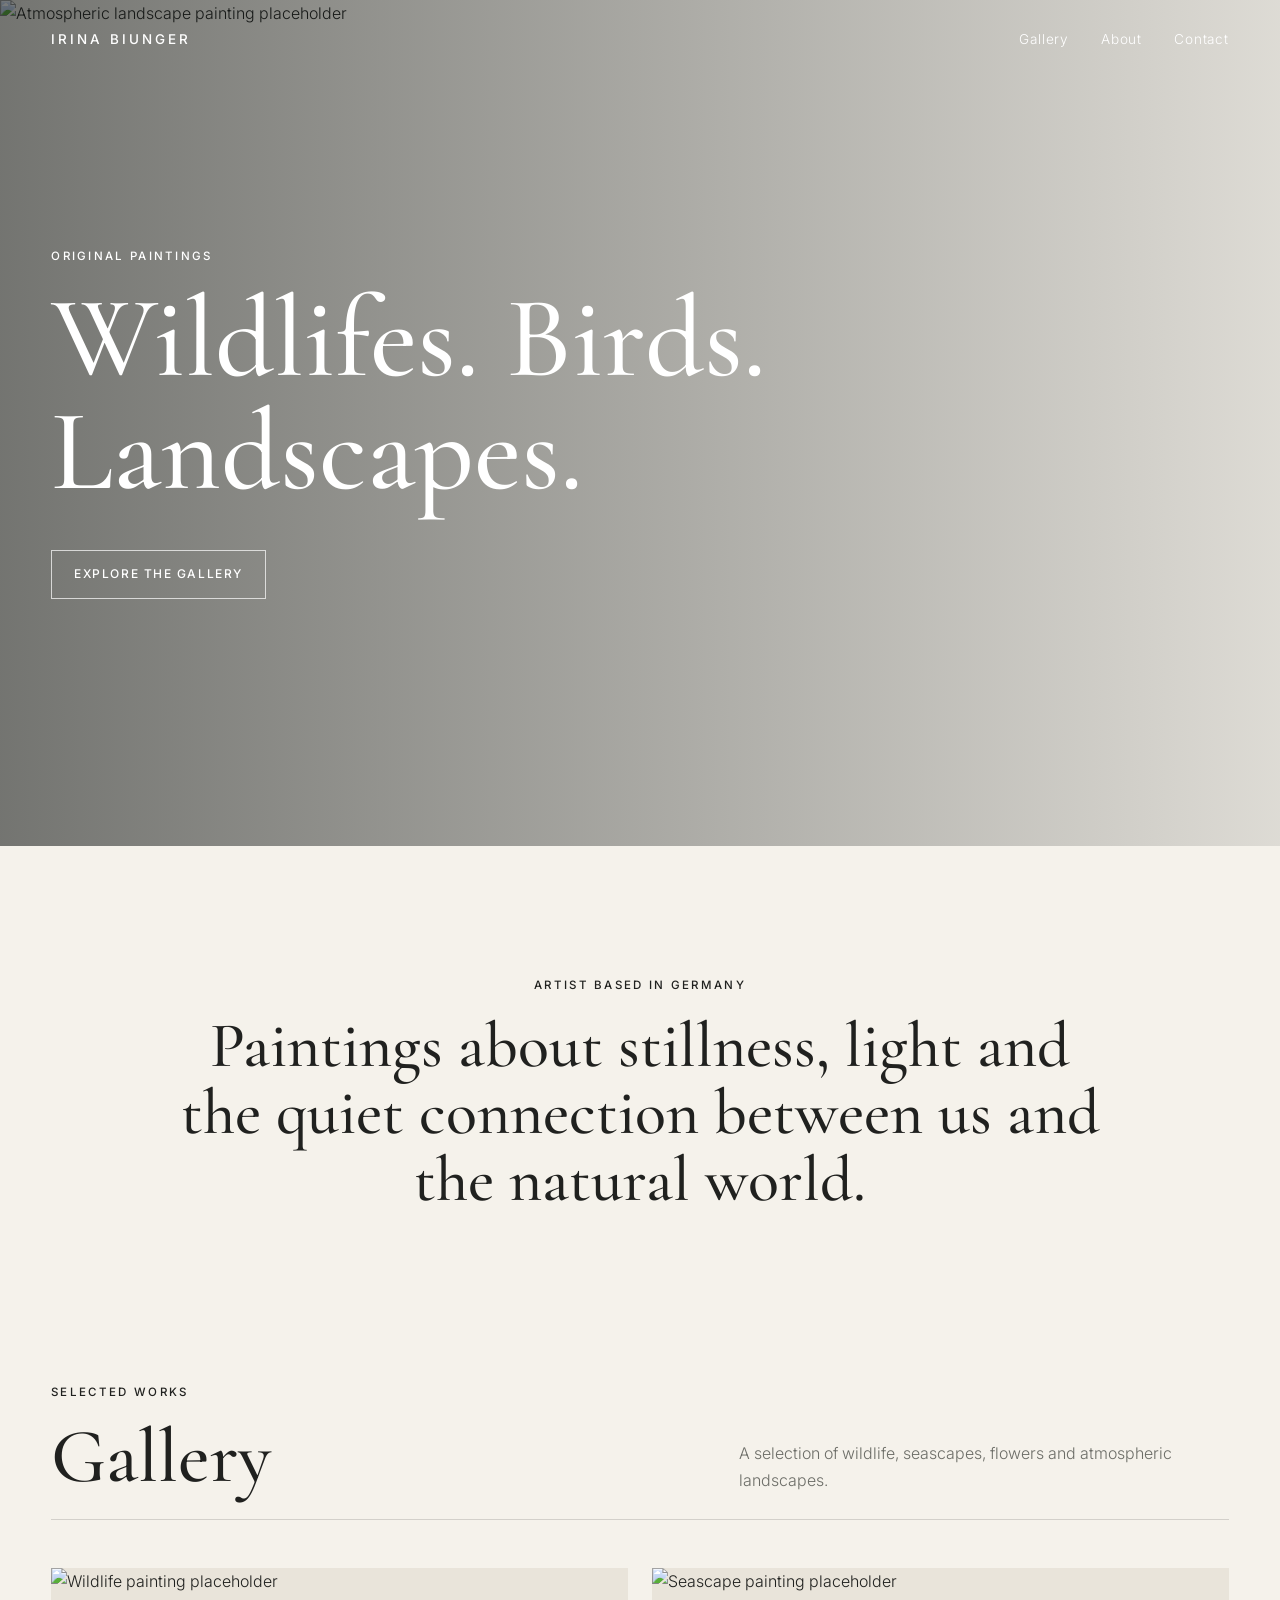
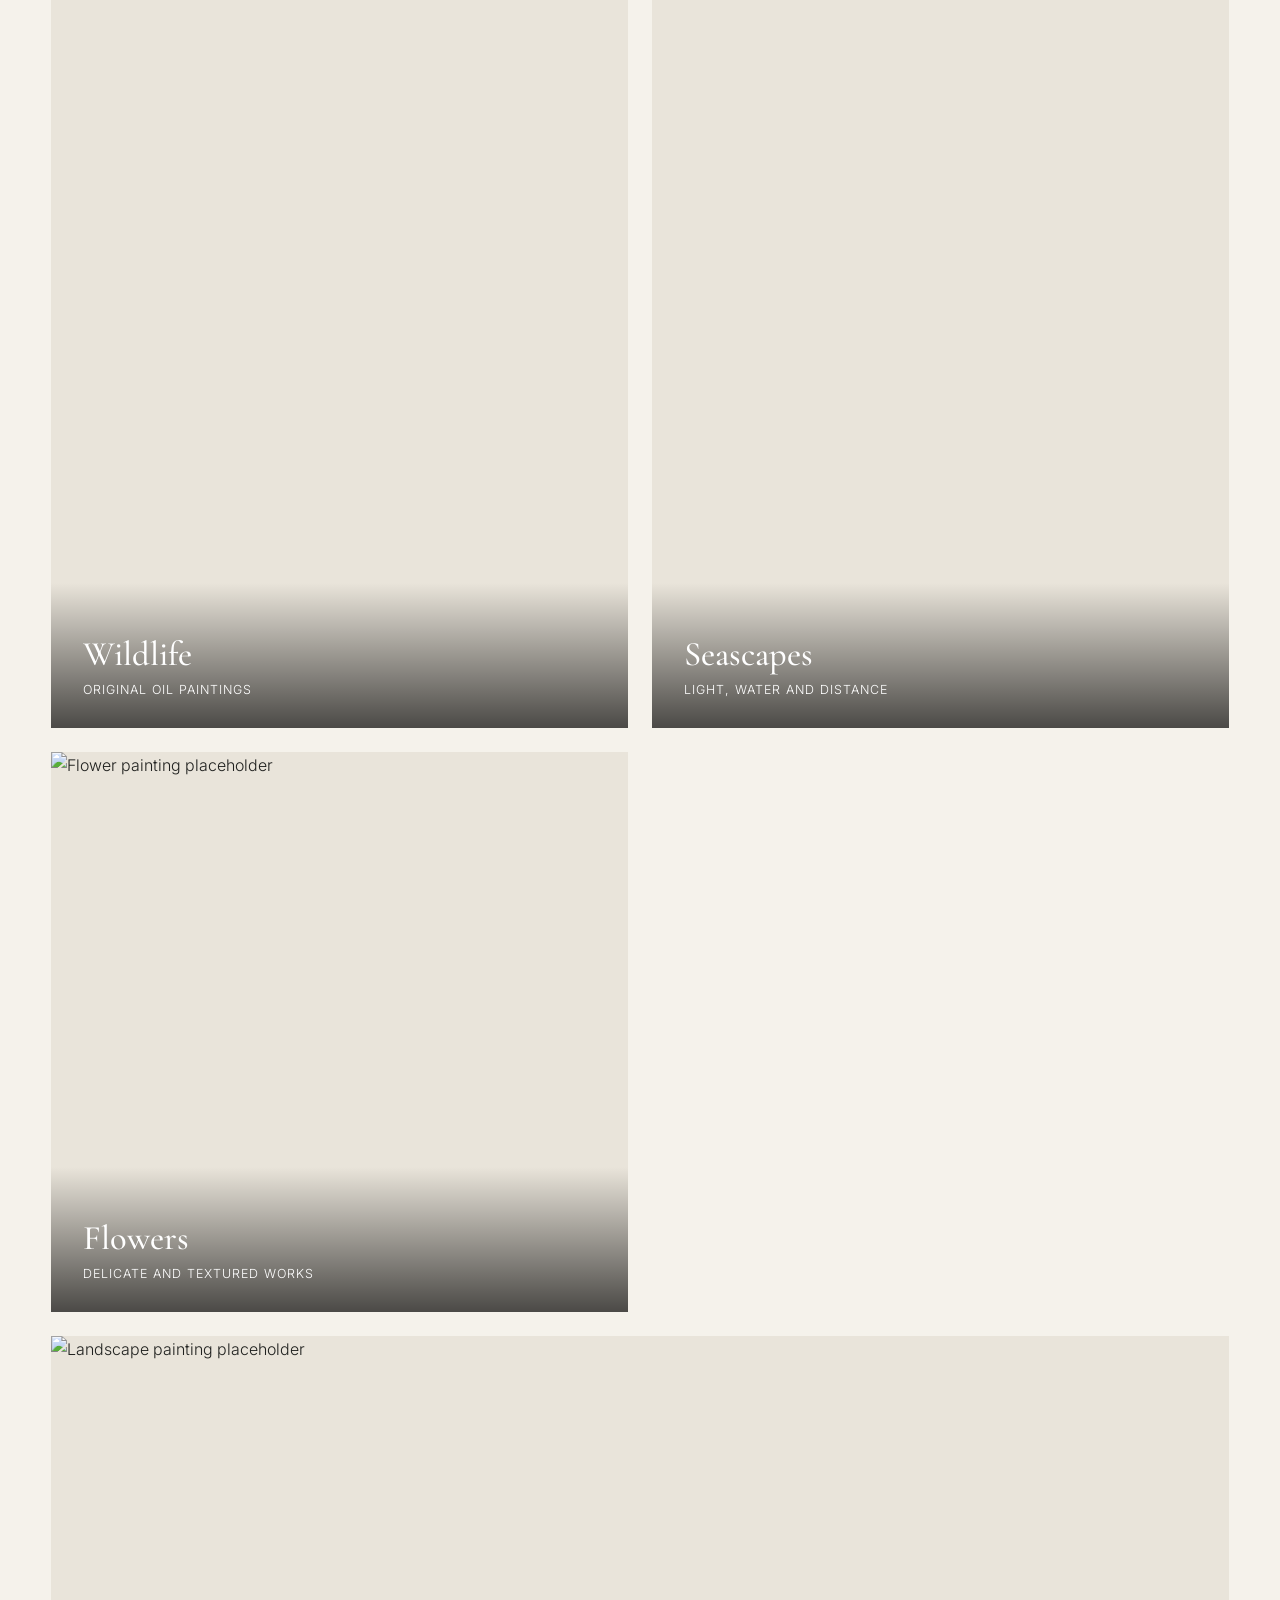
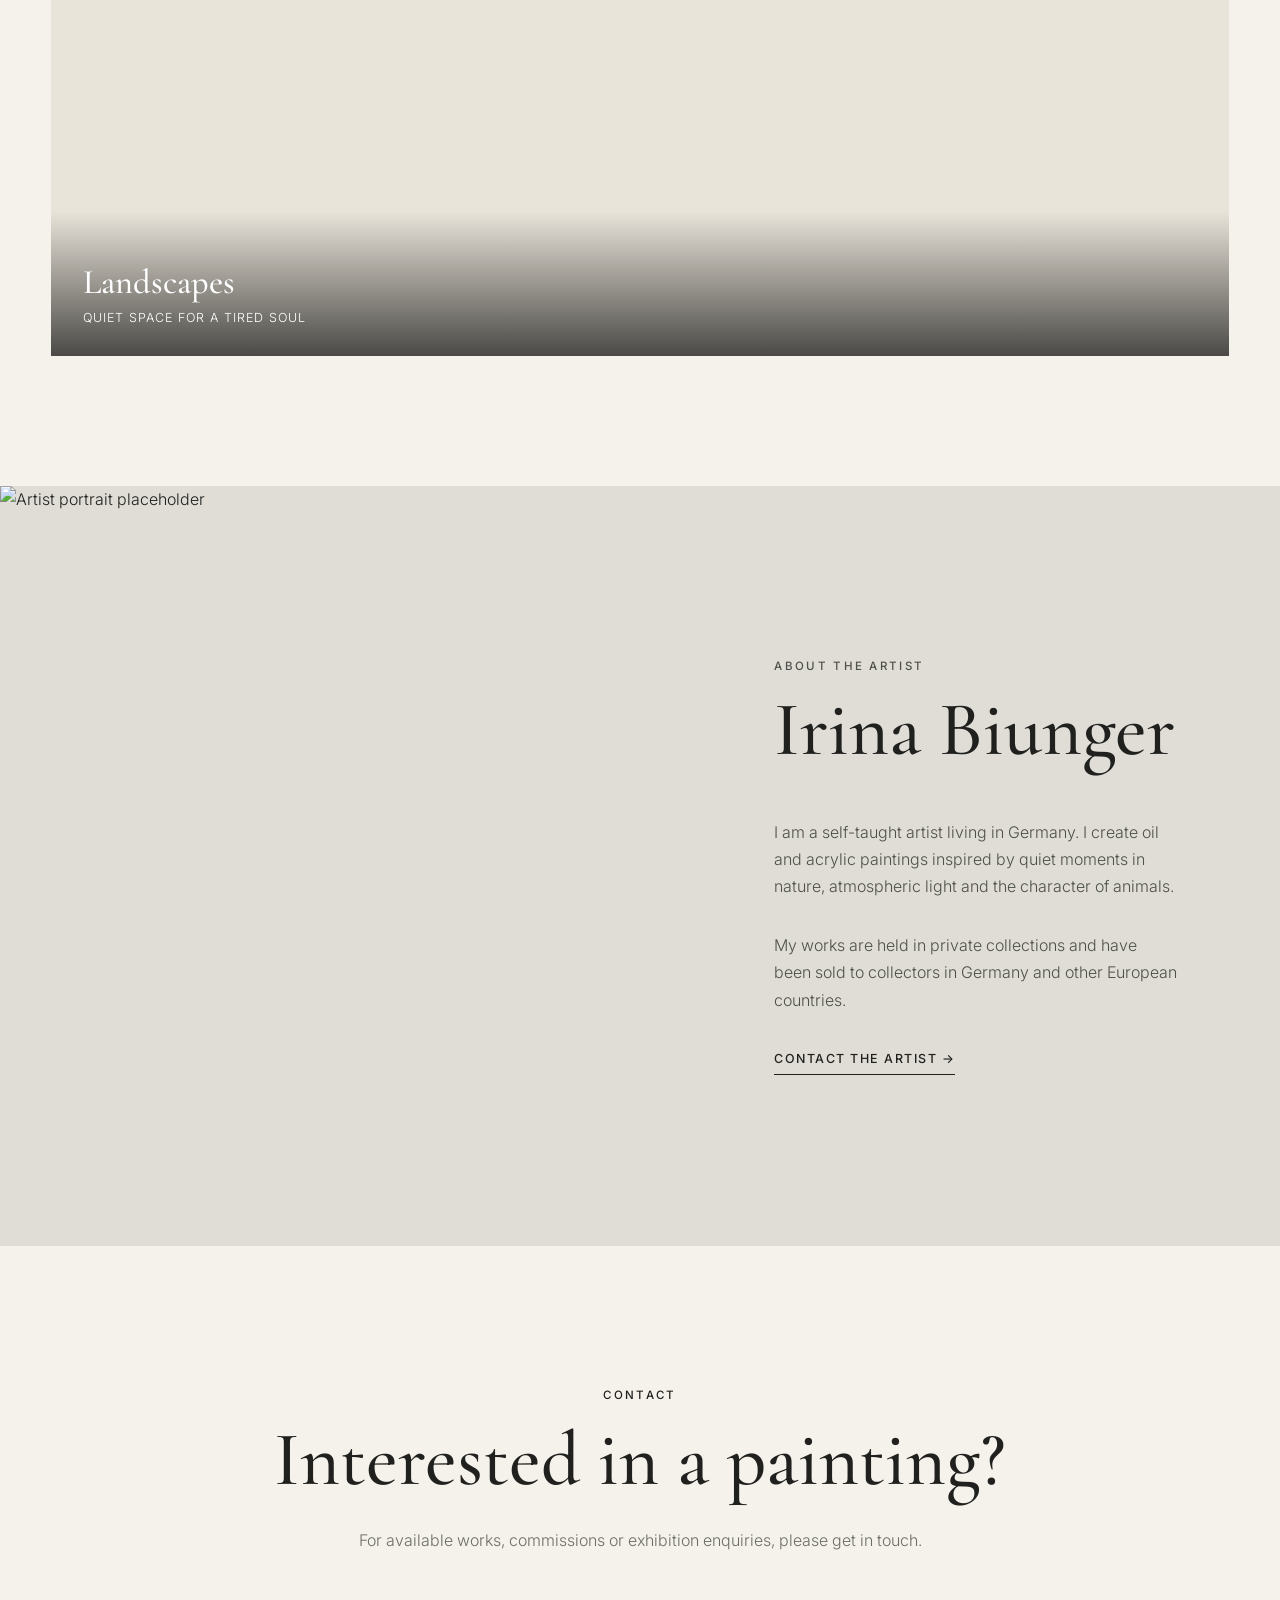
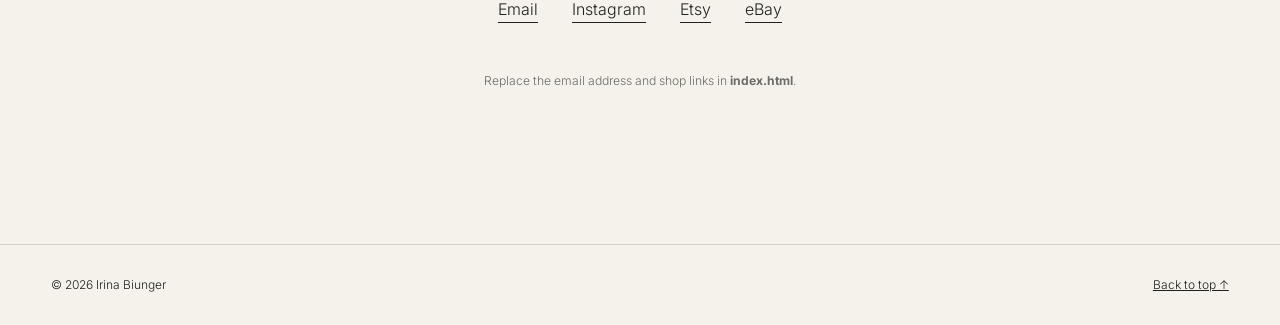
==== index.html @ 9aec3d8d "Update index.html" ====
<!DOCTYPE html>
<html lang="en">
<head>
  <meta charset="UTF-8">
  <meta name="viewport" content="width=device-width, initial-scale=1.0">
  <meta name="description" content="Original paintings by artist Irina Biunger. Wildlife, seascapes, flowers and atmospheric landscapes.">
  <title>Irina Biunger | Original Paintings</title>
  <link rel="preconnect" href="https://fonts.googleapis.com">
  <link rel="preconnect" href="https://fonts.gstatic.com" crossorigin>
  <link href="https://fonts.googleapis.com/css2?family=Cormorant+Garamond:wght@400;500;600&family=Inter:wght@300;400;500&display=swap" rel="stylesheet">
  <link rel="stylesheet" href="style.css">
</head>
<body>
  <header class="site-header">
    <a class="logo" href="#home">IRINA BIUNGER</a>
    <button class="menu-button" aria-label="Open menu" aria-expanded="false">Menu</button>
    <nav class="nav" aria-label="Main navigation">
      <a href="#gallery">Gallery</a>
      <a href="#about">About</a>
      <a href="#contact">Contact</a>
    </nav>
  </header>

  <main>
    <section class="hero" id="home">
      <img src="images/hero.svg" alt="Atmospheric landscape painting placeholder">
      <div class="hero-overlay"></div>
      <div class="hero-content">
        <p class="eyebrow">Original paintings</p>
        <h1>Wildlifes. Birds.<br>Landscapes.</h1>
        <a class="button button-light" href="#gallery">Explore the gallery</a>
      </div>
    </section>

    <section class="intro">
      <p class="eyebrow">Artist based in Germany</p>
      <h2>Paintings about stillness, light and the quiet connection between us and the natural world.</h2>
    </section>

    <section class="gallery-section" id="gallery">
      <div class="section-heading">
        <div>
          <p class="eyebrow">Selected works</p>
          <h2>Gallery</h2>
        </div>
        <p>A selection of wildlife, seascapes, flowers and atmospheric landscapes.</p>
      </div>

      <div class="gallery-grid">
        <article class="art-card art-card-large">
          <img src="images/wildlife.svg" alt="Wildlife painting placeholder">
          <div class="art-info">
            <h3>Wildlife</h3>
            <p>Original oil paintings</p>
          </div>
        </article>

        <article class="art-card">
          <img src="images/seascape.svg" alt="Seascape painting placeholder">
          <div class="art-info">
            <h3>Seascapes</h3>
            <p>Light, water and distance</p>
          </div>
        </article>

        <article class="art-card">
          <img src="images/flowers.svg" alt="Flower painting placeholder">
          <div class="art-info">
            <h3>Flowers</h3>
            <p>Delicate and textured works</p>
          </div>
        </article>

        <article class="art-card art-card-wide">
          <img src="images/landscape.svg" alt="Landscape painting placeholder">
          <div class="art-info">
            <h3>Landscapes</h3>
            <p>Quiet space for a tired soul</p>
          </div>
        </article>
      </div>
    </section>

    <section class="about-section" id="about">
      <div class="about-image">
        <img src="images/artist.svg" alt="Artist portrait placeholder">
      </div>
      <div class="about-text">
        <p class="eyebrow">About the artist</p>
        <h2>Irina Biunger</h2>
        <p>I am a self-taught artist living in Germany. I create oil and acrylic paintings inspired by quiet moments in nature, atmospheric light and the character of animals.</p>
        <p>My works are held in private collections and have been sold to collectors in Germany and other European countries.</p>
        <a class="text-link" href="#contact">Contact the artist <span>→</span></a>
      </div>
    </section>

    <section class="contact-section" id="contact">
      <p class="eyebrow">Contact</p>
      <h2>Interested in a painting?</h2>
      <p>For available works, commissions or exhibition enquiries, please get in touch.</p>

      <div class="contact-links">
        <a href="mailto:YOUR-EMAIL@example.com">Email</a>
        <a href="https://www.instagram.com/irina.fineart/" target="_blank" rel="noopener">Instagram</a>
        <a href="#" target="_blank" rel="noopener">Etsy</a>
        <a href="#" target="_blank" rel="noopener">eBay</a>
      </div>
      <p class="small-note">Replace the email address and shop links in <strong>index.html</strong>.</p>
    </section>
  </main>

  <footer>
    <p>© <span id="year"></span> Irina Biunger</p>
    <a href="#home">Back to top ↑</a>
  </footer>

  <script src="script.js"></script>
</body>
</html>
---- style.css ----
* {
  box-sizing: border-box;
}

:root {
  --ink: #20211f;
  --paper: #f5f2eb;
  --soft: #e9e4da;
  --muted: #6c6d67;
  --line: rgba(32, 33, 31, 0.16);
}

html {
  scroll-behavior: smooth;
}

body {
  margin: 0;
  background: var(--paper);
  color: var(--ink);
  font-family: "Inter", Arial, sans-serif;
  font-weight: 300;
  line-height: 1.7;
}

img {
  display: block;
  width: 100%;
}

a {
  color: inherit;
}

.site-header {
  position: absolute;
  z-index: 10;
  top: 0;
  left: 0;
  width: 100%;
  display: flex;
  align-items: center;
  justify-content: space-between;
  padding: 28px 4vw;
  color: white;
}

.logo {
  text-decoration: none;
  font-size: 0.84rem;
  font-weight: 500;
  letter-spacing: 0.22em;
}

.nav {
  display: flex;
  gap: 32px;
}

.nav a {
  text-decoration: none;
  font-size: 0.85rem;
  letter-spacing: 0.06em;
}

.menu-button {
  display: none;
  padding: 0;
  border: 0;
  background: transparent;
  color: inherit;
  font: inherit;
}

.hero {
  position: relative;
  min-height: 94vh;
  display: grid;
  place-items: center;
  overflow: hidden;
}

.hero > img {
  position: absolute;
  inset: 0;
  height: 100%;
  object-fit: cover;
}

.hero-overlay {
  position: absolute;
  inset: 0;
  background: linear-gradient(90deg, rgba(14,18,17,.56), rgba(14,18,17,.10));
}

.hero-content {
  position: relative;
  z-index: 2;
  width: min(1180px, 92vw);
  color: white;
}

.eyebrow {
  margin: 0 0 16px;
  font-size: 0.72rem;
  font-weight: 500;
  letter-spacing: 0.2em;
  text-transform: uppercase;
}

h1, h2, h3 {
  font-family: "Cormorant Garamond", Georgia, serif;
  font-weight: 500;
  line-height: 0.98;
}

h1 {
  max-width: 760px;
  margin: 0 0 42px;
  font-size: clamp(4rem, 9vw, 8rem);
}

h2 {
  margin: 0;
  font-size: clamp(3rem, 6vw, 5.6rem);
}

h3 {
  margin: 0;
  font-size: 2.15rem;
}

.button {
  display: inline-block;
  padding: 13px 22px;
  border: 1px solid;
  text-decoration: none;
  font-size: 0.75rem;
  font-weight: 500;
  letter-spacing: 0.13em;
  text-transform: uppercase;
}

.button-light {
  border-color: rgba(255,255,255,.7);
}

.button-light:hover {
  background: white;
  color: var(--ink);
}

.intro {
  max-width: 1080px;
  margin: 0 auto;
  padding: 130px 6vw;
  text-align: center;
}

.intro h2 {
  font-size: clamp(2.7rem, 5vw, 5rem);
  line-height: 1.05;
}

.gallery-section {
  padding: 40px 4vw 130px;
}

.section-heading {
  display: grid;
  grid-template-columns: 1fr 1fr;
  align-items: end;
  gap: 40px;
  margin-bottom: 48px;
  padding-bottom: 25px;
  border-bottom: 1px solid var(--line);
}

.section-heading > p {
  max-width: 490px;
  justify-self: end;
  margin: 0;
  color: var(--muted);
}

.gallery-grid {
  display: grid;
  grid-template-columns: repeat(2, minmax(0, 1fr));
  gap: 24px;
}

.art-card {
  position: relative;
  min-height: 560px;
  overflow: hidden;
  background: var(--soft);
}

.art-card-large {
  min-height: 760px;
}

.art-card-wide {
  grid-column: 1 / -1;
  min-height: 620px;
}

.art-card img {
  height: 100%;
  object-fit: cover;
  transition: transform .7s ease;
}

.art-card:hover img {
  transform: scale(1.025);
}

.art-info {
  position: absolute;
  right: 0;
  bottom: 0;
  left: 0;
  padding: 55px 32px 28px;
  color: white;
  background: linear-gradient(transparent, rgba(0,0,0,.68));
}

.art-info p {
  margin: 7px 0 0;
  font-size: .78rem;
  letter-spacing: .08em;
  text-transform: uppercase;
}

.about-section {
  display: grid;
  grid-template-columns: 1.05fr .95fr;
  min-height: 760px;
  background: #dfddd5;
}

.about-image img {
  height: 100%;
  object-fit: cover;
}

.about-text {
  display: flex;
  flex-direction: column;
  justify-content: center;
  padding: 8vw;
}

.about-text h2 {
  margin-bottom: 35px;
}

.about-text p {
  max-width: 560px;
  color: #4e504b;
}

.text-link {
  width: fit-content;
  margin-top: 18px;
  padding-bottom: 5px;
  border-bottom: 1px solid;
  text-decoration: none;
  font-size: .78rem;
  font-weight: 500;
  letter-spacing: .12em;
  text-transform: uppercase;
}

.contact-section {
  padding: 140px 6vw;
  text-align: center;
}

.contact-section > p:not(.eyebrow):not(.small-note) {
  max-width: 600px;
  margin: 30px auto 42px;
  color: var(--muted);
}

.contact-links {
  display: flex;
  flex-wrap: wrap;
  justify-content: center;
  gap: 15px 34px;
}

.contact-links a {
  text-underline-offset: 7px;
}

.small-note {
  margin-top: 48px;
  font-size: .76rem;
  color: var(--muted);
}

footer {
  display: flex;
  justify-content: space-between;
  padding: 30px 4vw;
  border-top: 1px solid var(--line);
  font-size: .75rem;
}

footer p {
  margin: 0;
}

@media (max-width: 760px) {
  .site-header {
    padding: 22px 20px;
  }

  .menu-button {
    display: block;
    cursor: pointer;
  }

  .nav {
    position: absolute;
    top: 65px;
    right: 20px;
    display: none;
    flex-direction: column;
    gap: 18px;
    min-width: 170px;
    padding: 22px;
    background: rgba(28, 29, 27, .96);
  }

  .nav.open {
    display: flex;
  }

  .hero {
    min-height: 820px;
  }

  .hero-content {
    width: calc(100% - 40px);
  }

  h1 {
    font-size: clamp(3.7rem, 16vw, 5.6rem);
  }

  .intro {
    padding: 95px 22px;
  }

  .gallery-section {
    padding: 30px 20px 90px;
  }

  .section-heading {
    grid-template-columns: 1fr;
  }

  .section-heading > p {
    justify-self: start;
  }

  .gallery-grid {
    grid-template-columns: 1fr;
  }

  .art-card,
  .art-card-large,
  .art-card-wide {
    grid-column: auto;
    min-height: 520px;
  }

  .about-section {
    grid-template-columns: 1fr;
  }

  .about-image {
    min-height: 520px;
  }

  .about-text {
    padding: 85px 24px;
  }

  .contact-section {
    padding: 100px 22px;
  }

  footer {
    gap: 20px;
    padding: 27px 20px;
  }
}
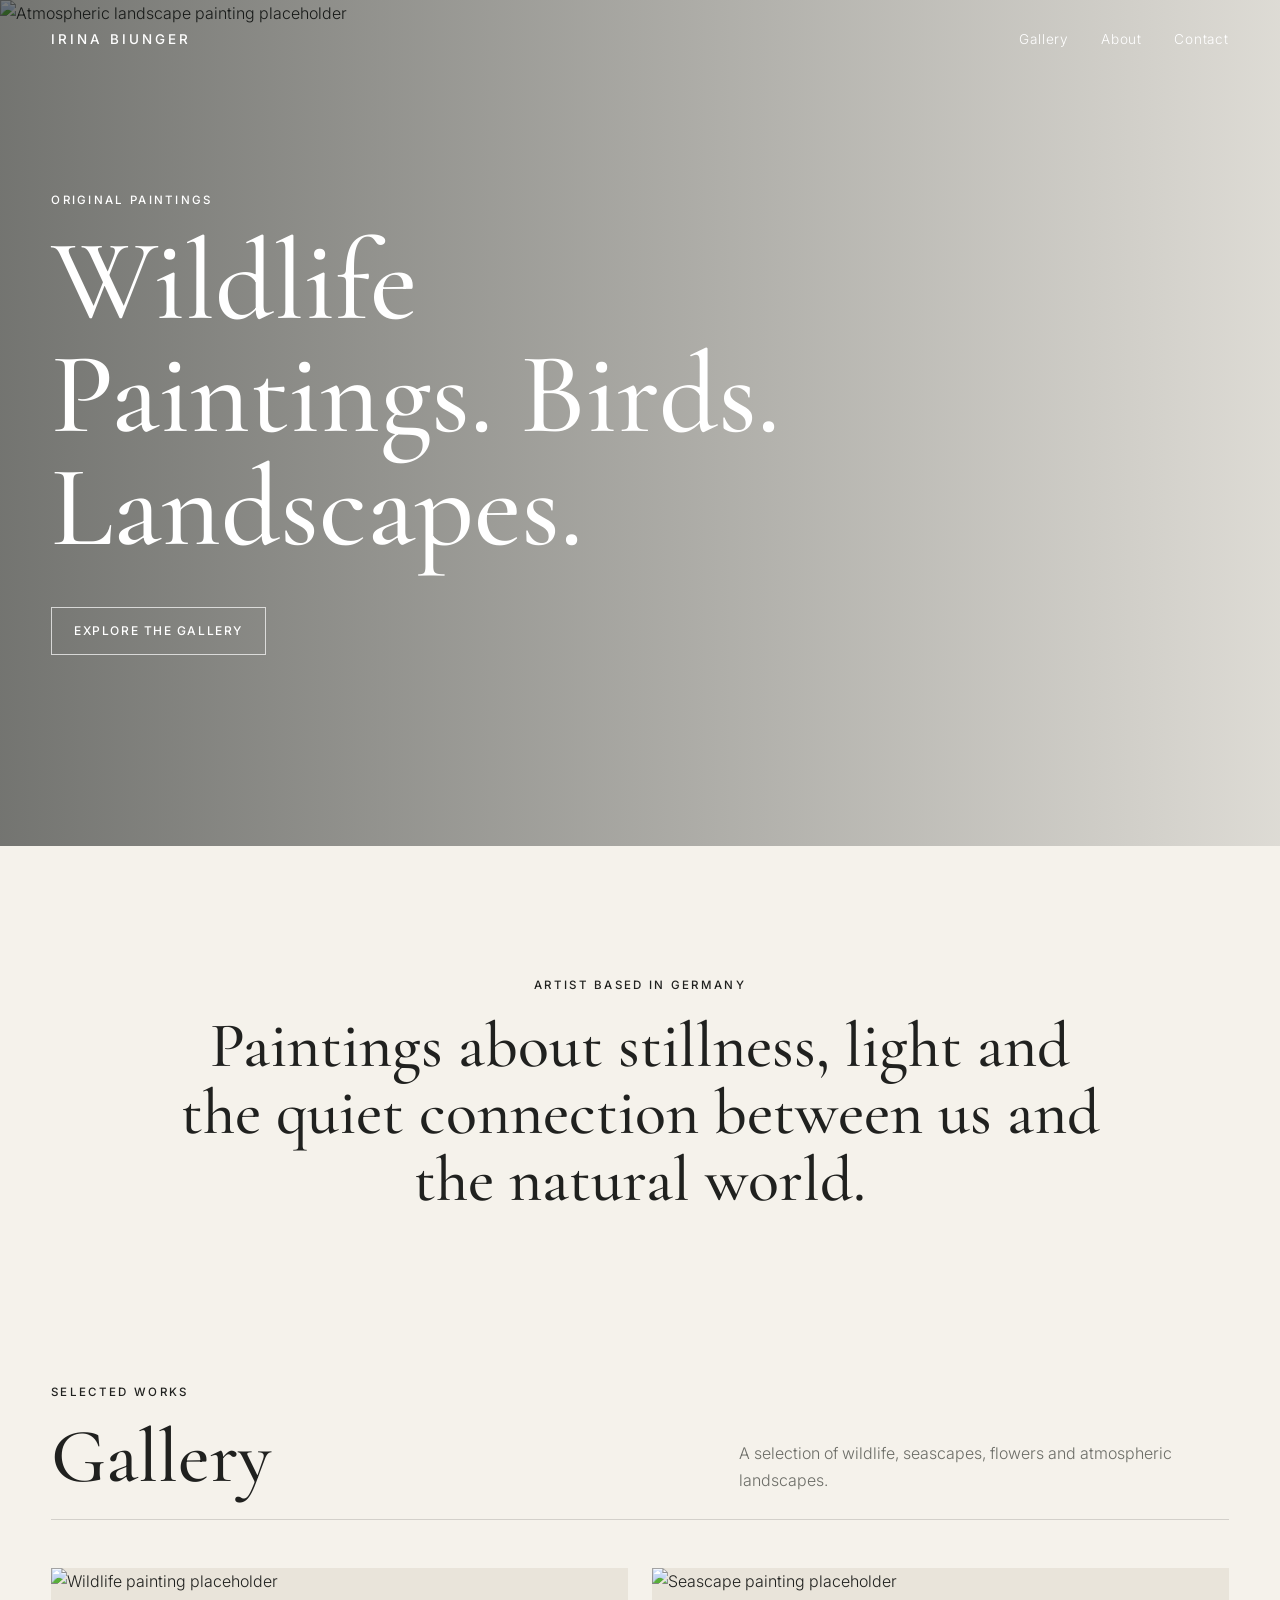
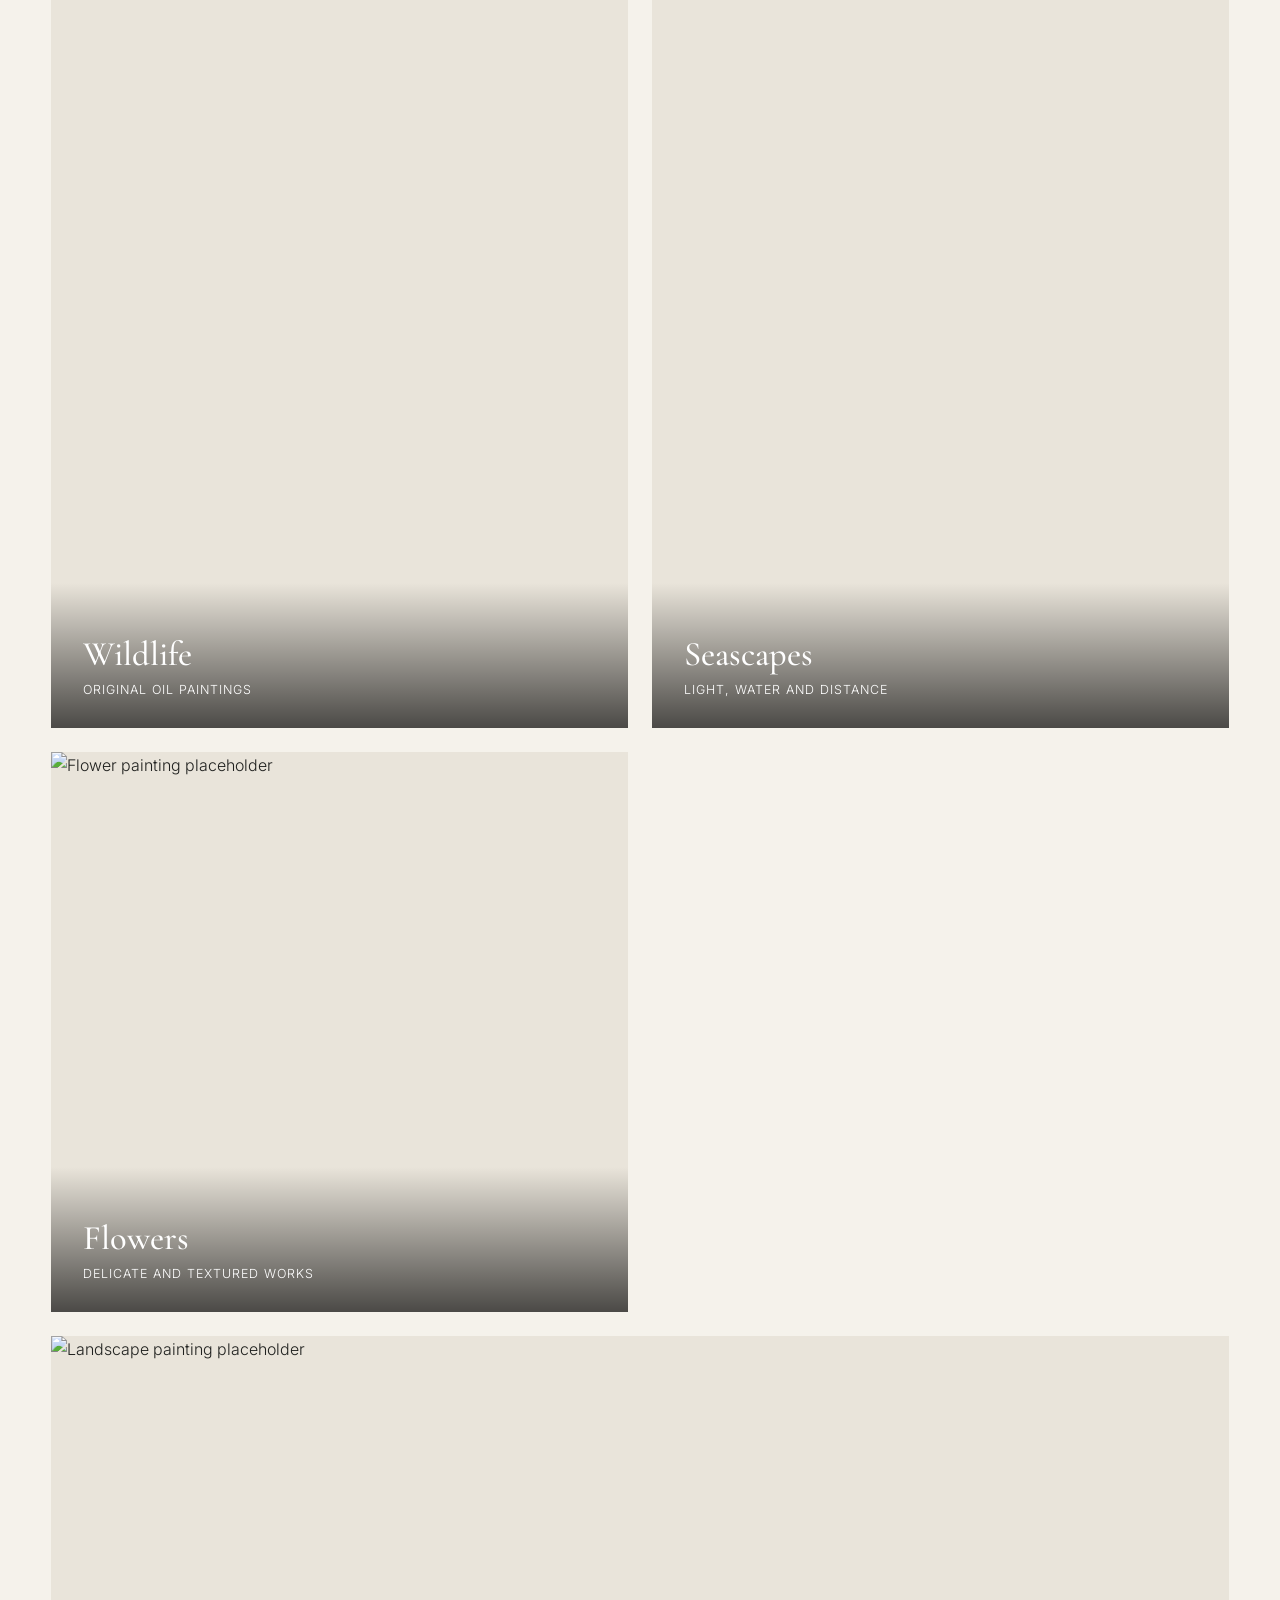
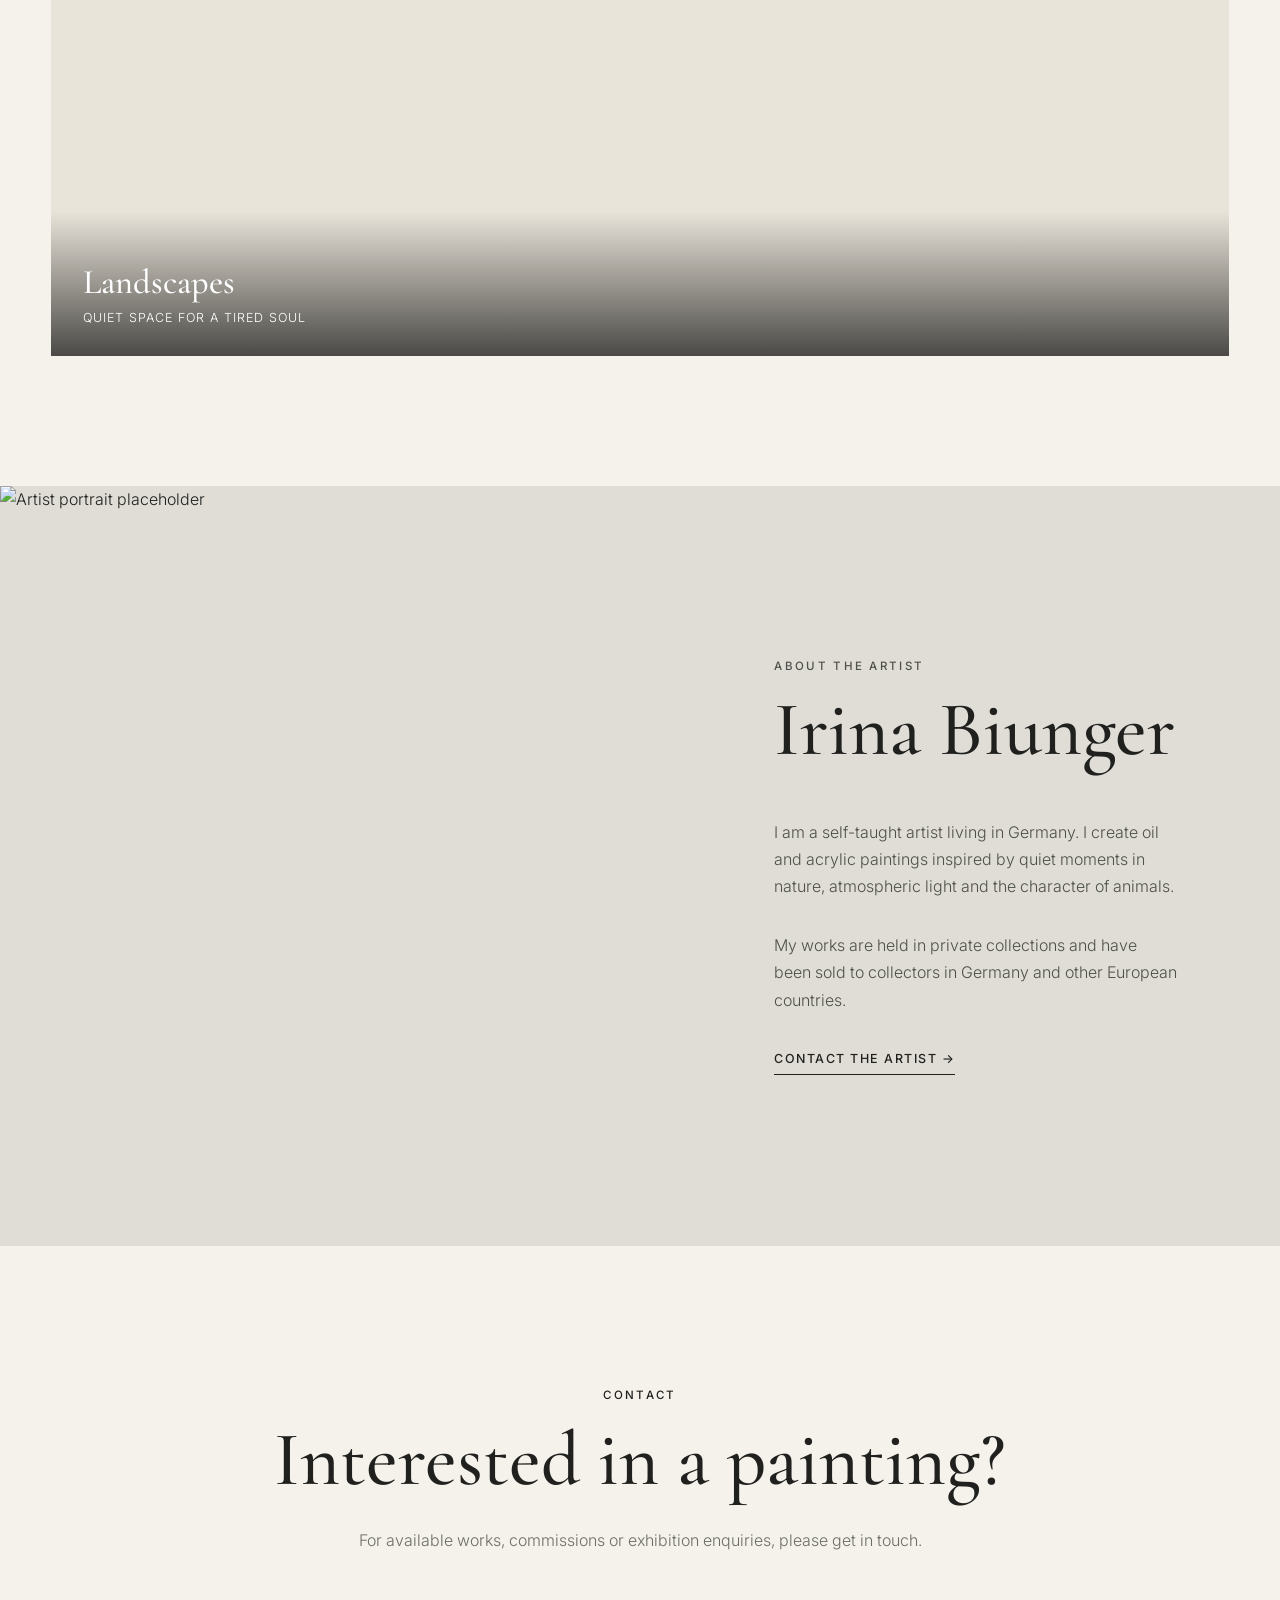
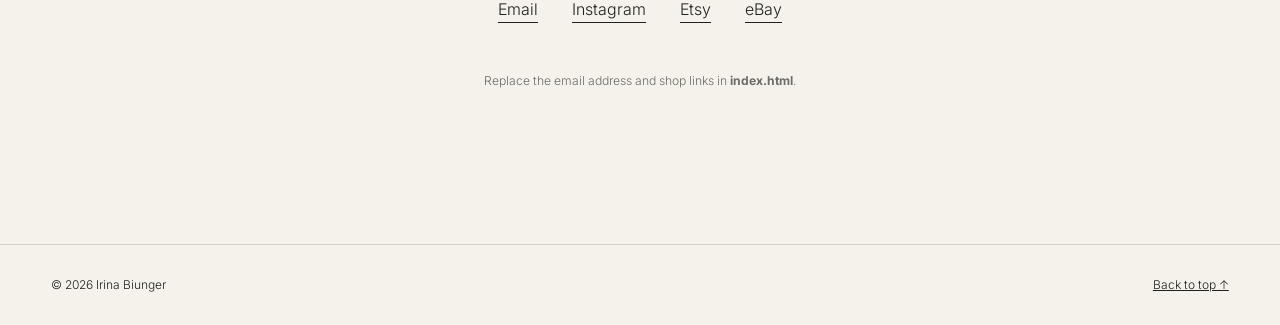
==== commit 96244051: "Update index.html" ====
--- a/index.html
+++ b/index.html
@@ -27,7 +27,7 @@
       <div class="hero-overlay"></div>
       <div class="hero-content">
         <p class="eyebrow">Original paintings</p>
-        <h1>Wildlifes. Birds.<br>Landscapes.</h1>
+        <h1>Wildlife Paintings. Birds.<br>Landscapes.</h1>
         <a class="button button-light" href="#gallery">Explore the gallery</a>
       </div>
     </section>
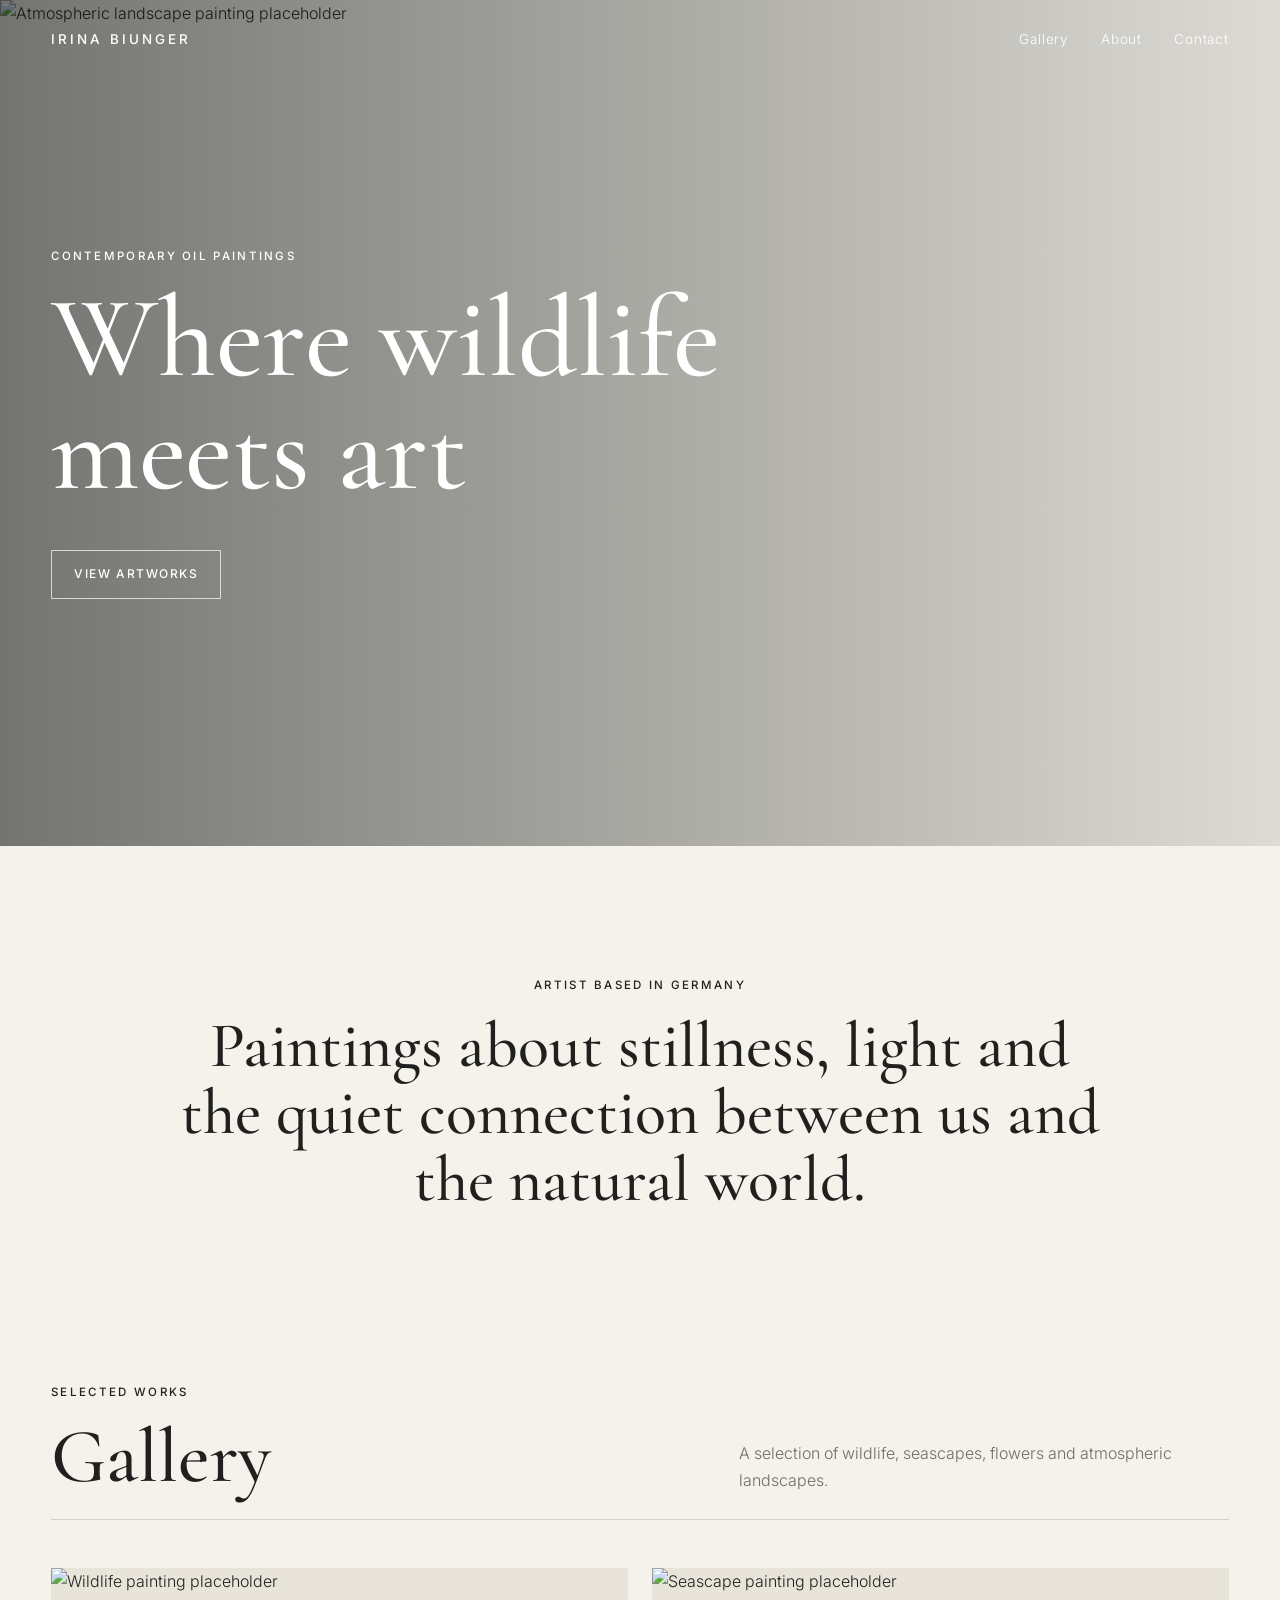
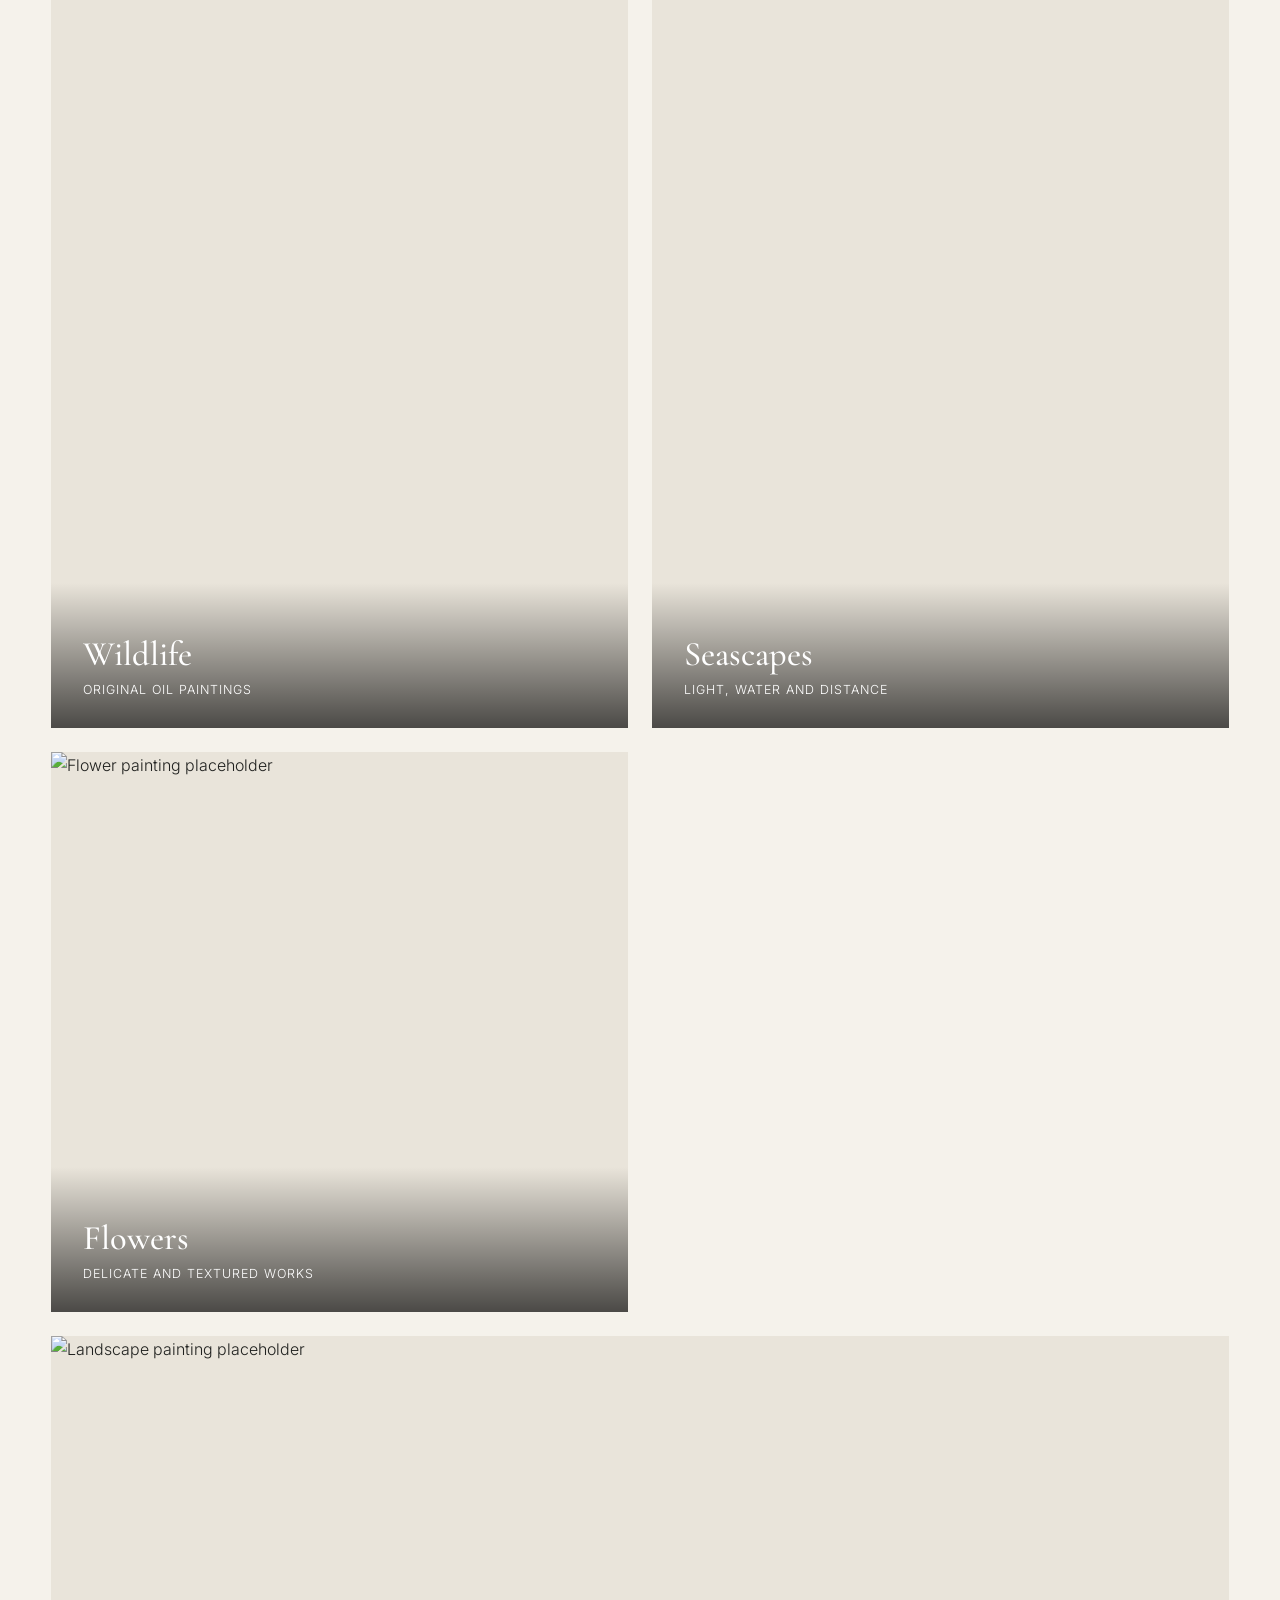
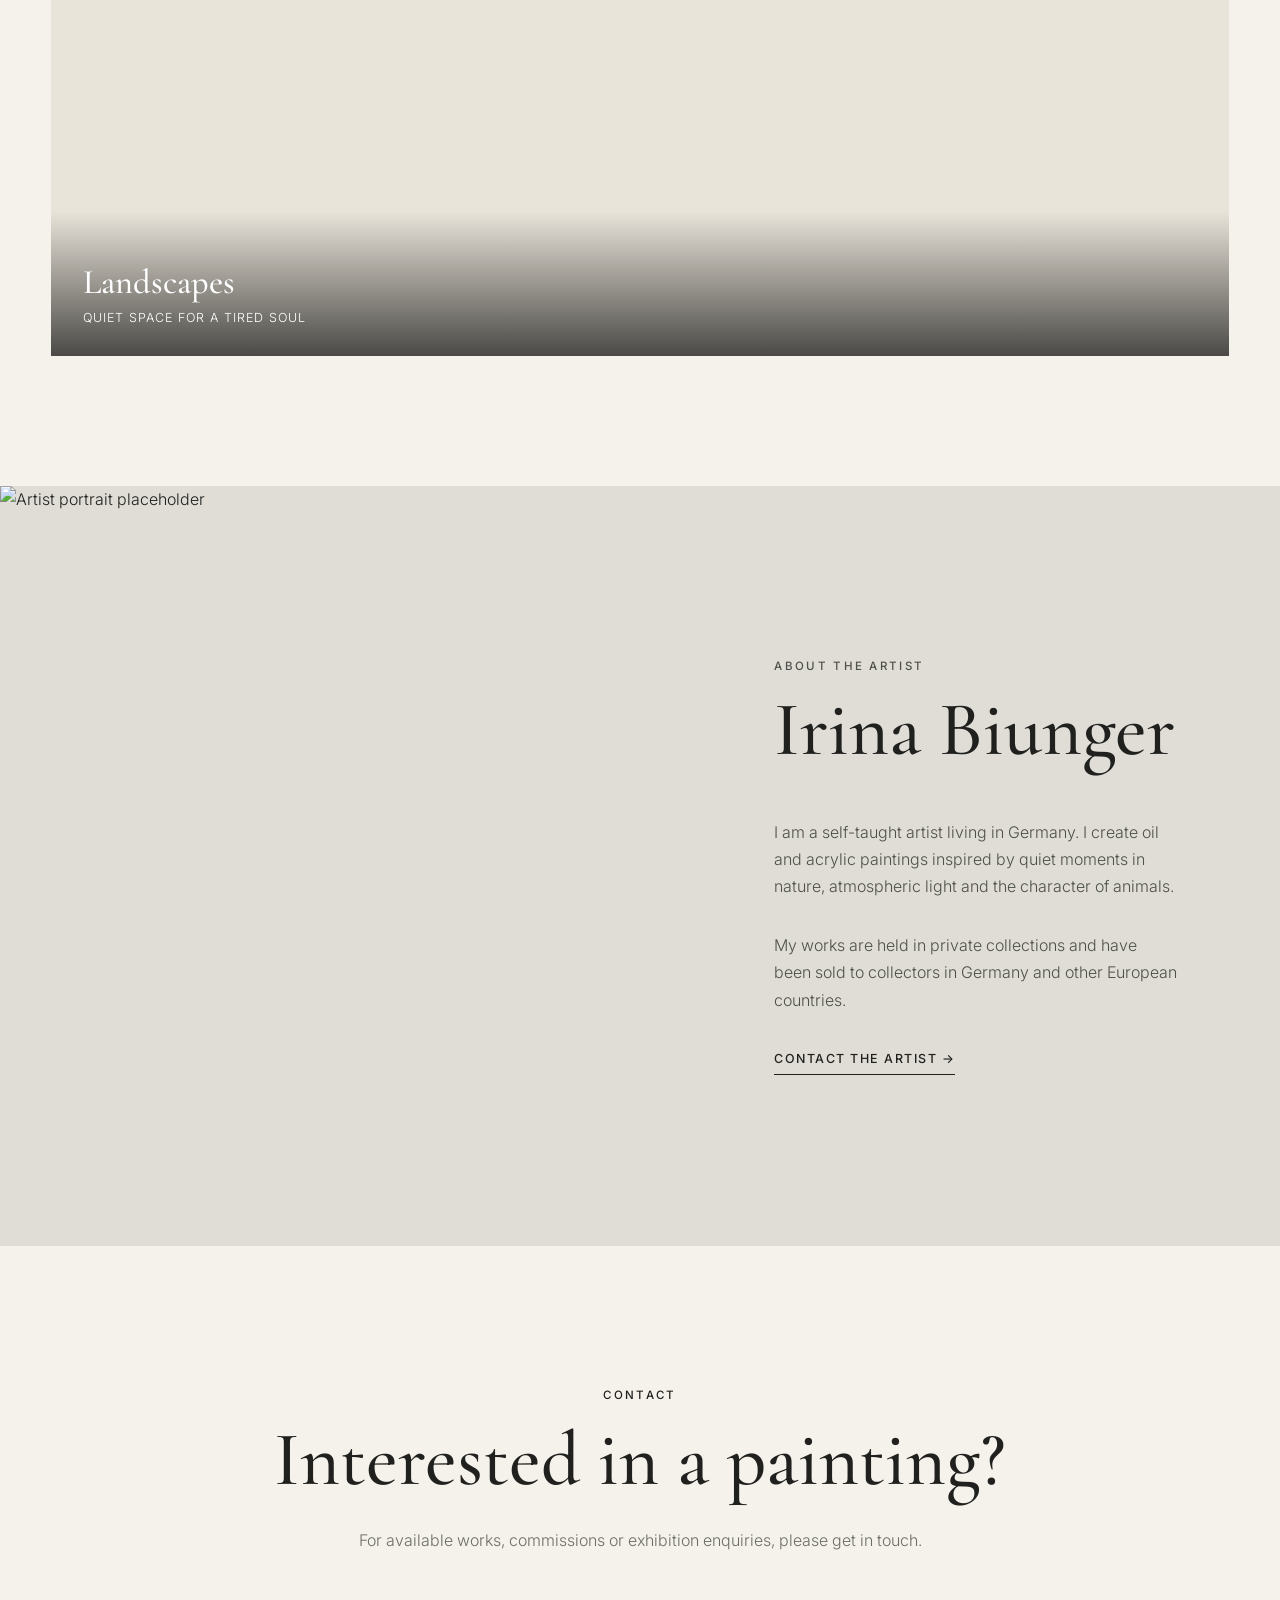
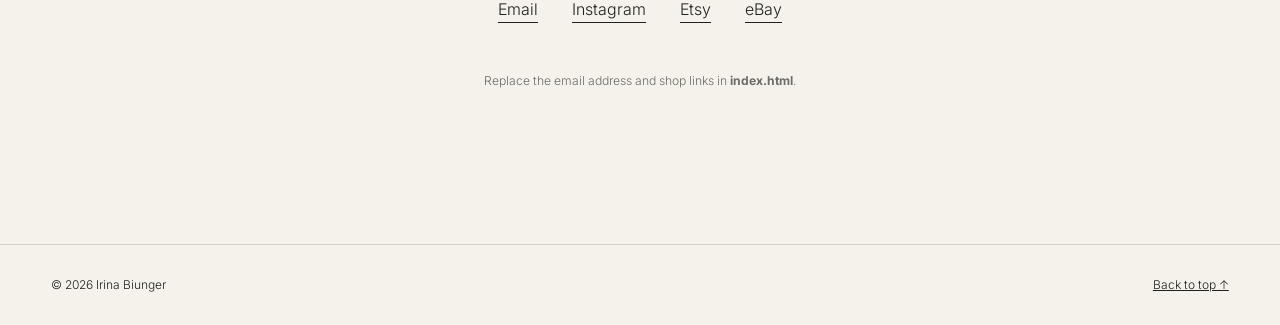
==== commit 8e19b813: "Update index.html" ====
--- a/index.html
+++ b/index.html
@@ -26,9 +26,9 @@
       <img src="images/hero.svg" alt="Atmospheric landscape painting placeholder">
       <div class="hero-overlay"></div>
       <div class="hero-content">
-        <p class="eyebrow">Original paintings</p>
-        <h1>Wildlife Paintings. Birds.<br>Landscapes.</h1>
-        <a class="button button-light" href="#gallery">Explore the gallery</a>
+        <p class="eyebrow">CONTEMPORARY OIL PAINTINGS</p>
+        <h1>Where wildlife<br>meets art</h1>
+        <a class="button button-light" href="#gallery">View artworks</a>
       </div>
     </section>
 
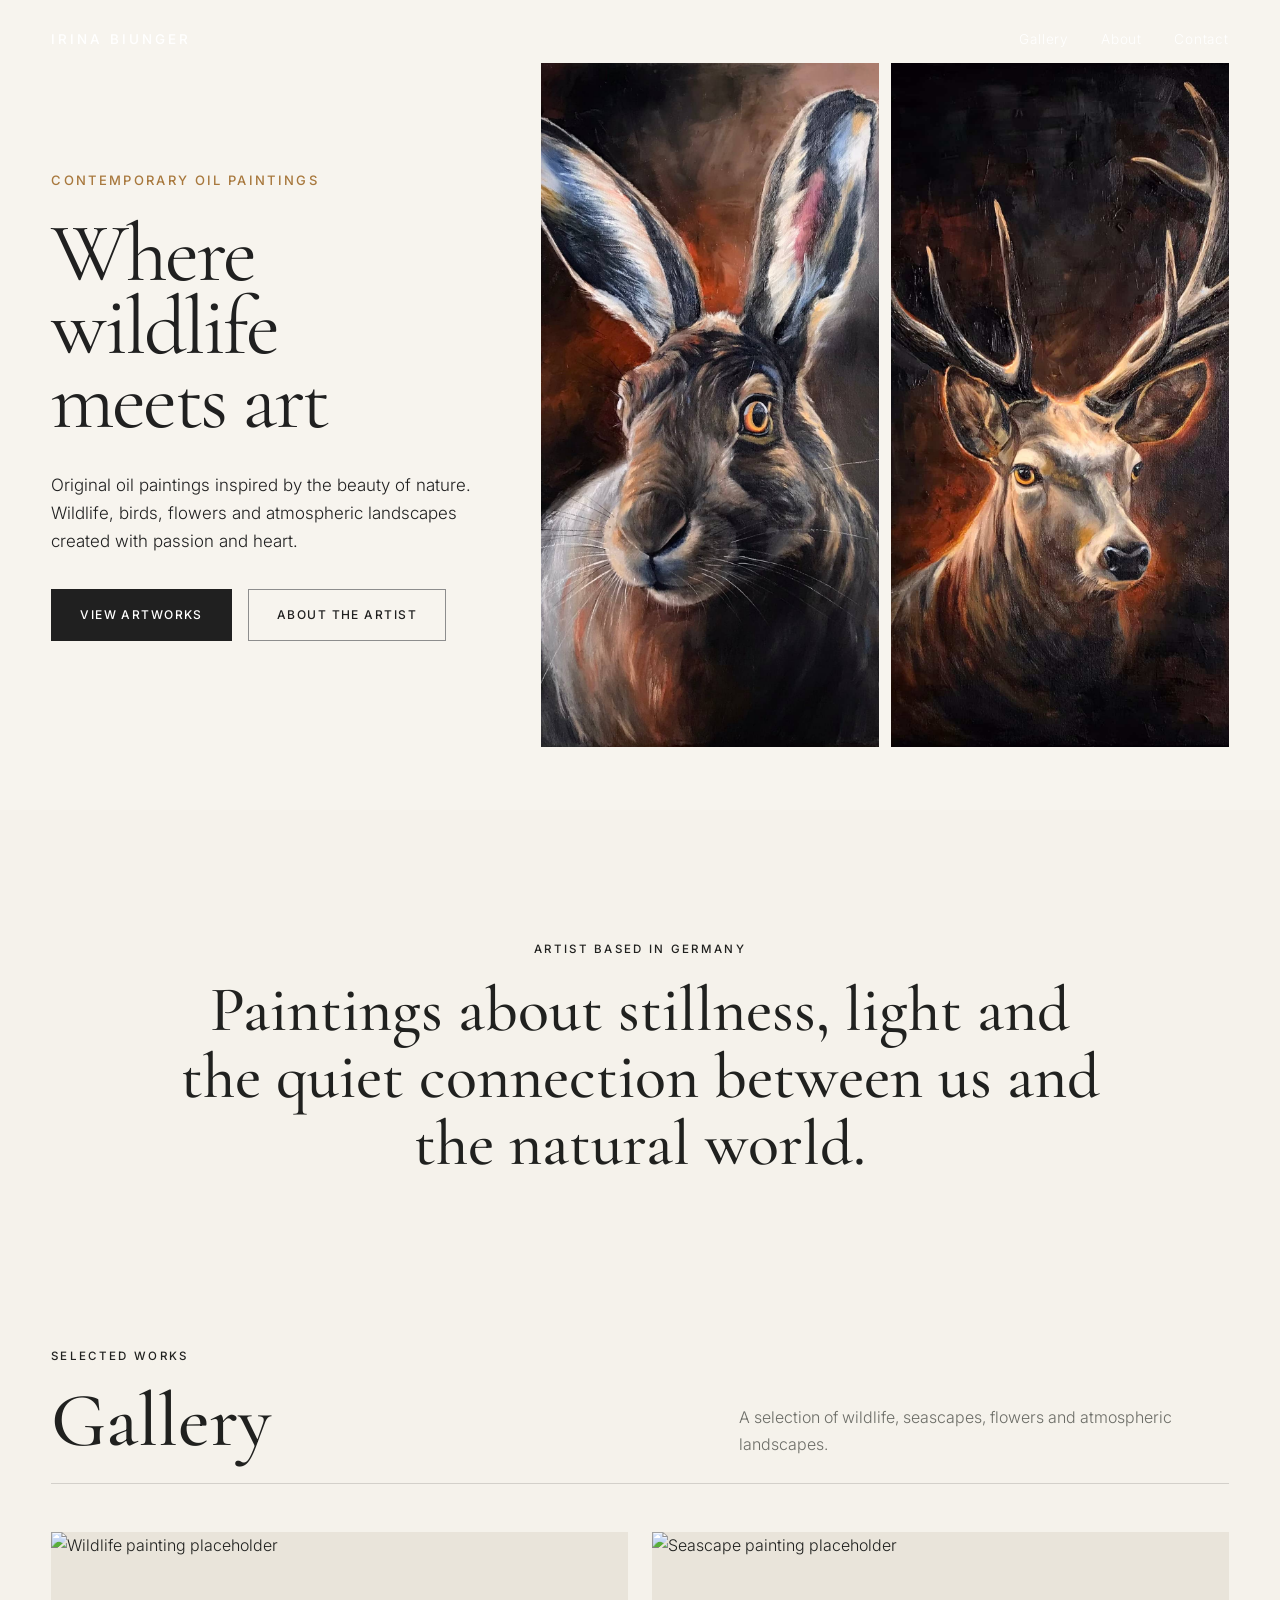
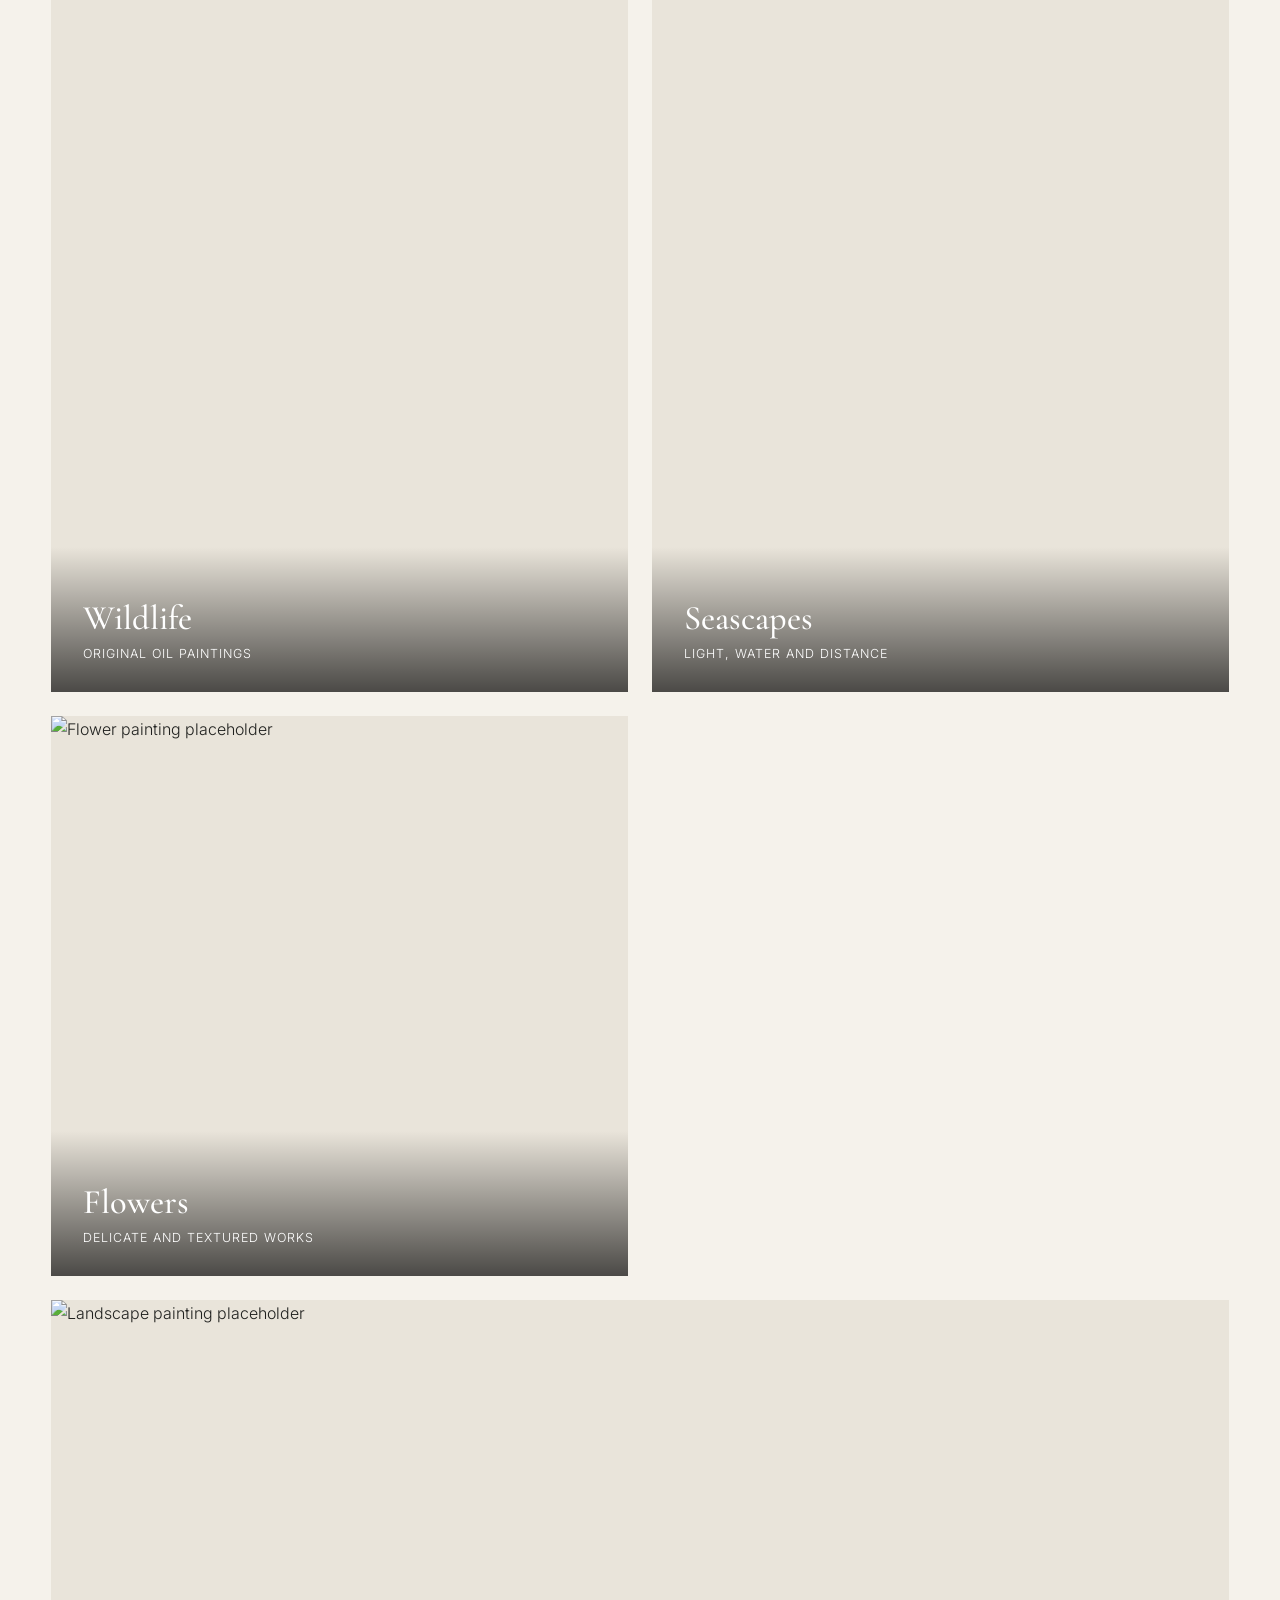
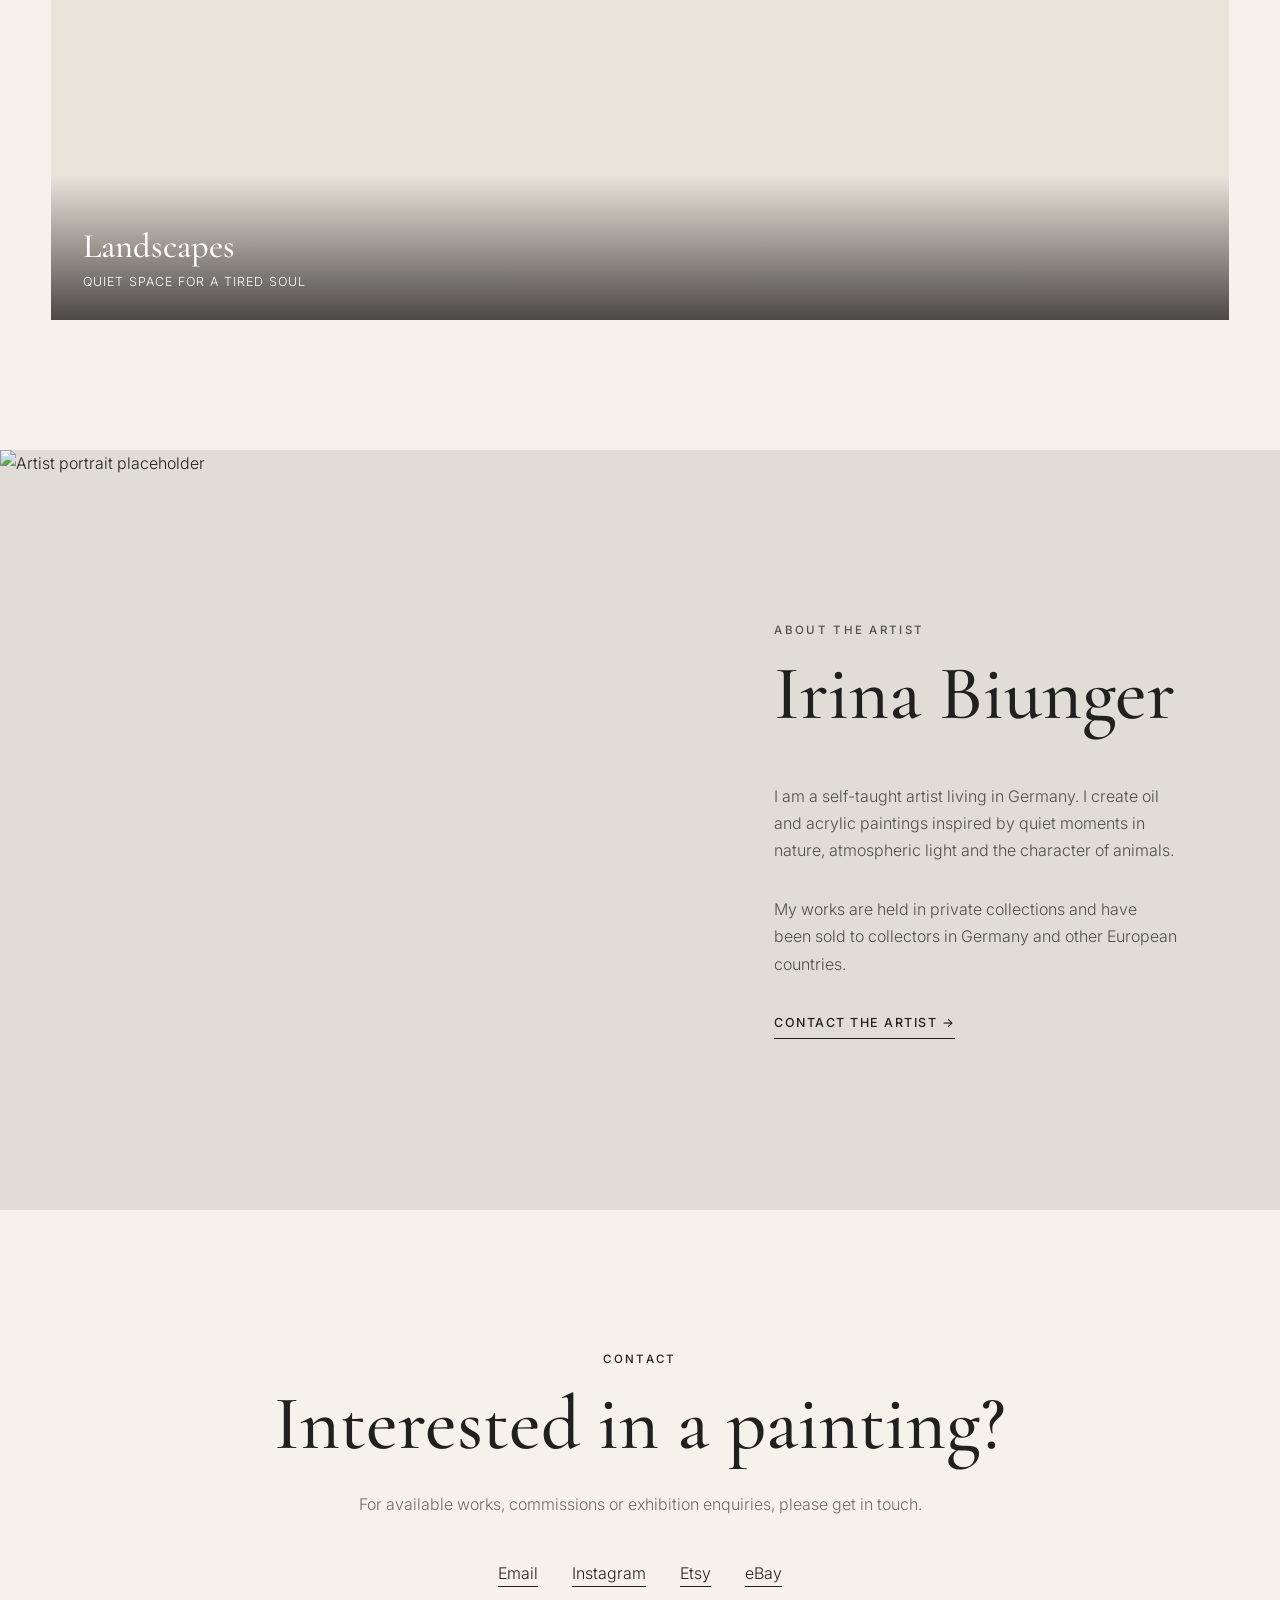
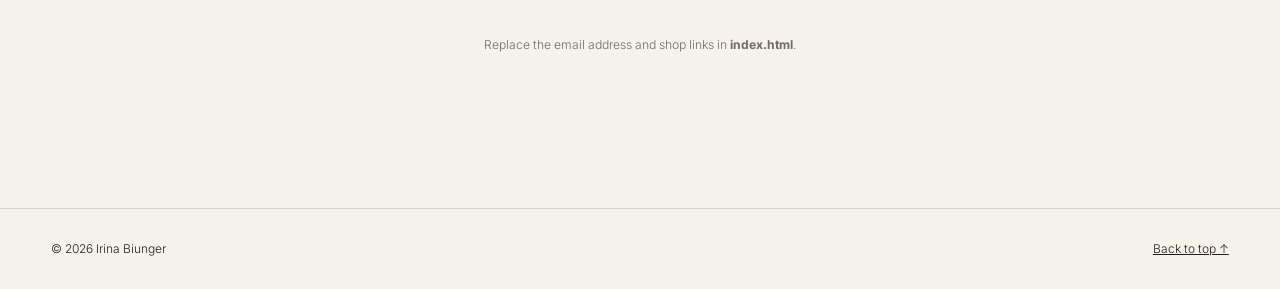
==== commit 4b571406: "pictures added" ====
--- a/index.html
+++ b/index.html
@@ -23,14 +23,37 @@
 
   <main>
     <section class="hero" id="home">
-      <img src="images/hero.svg" alt="Atmospheric landscape painting placeholder">
-      <div class="hero-overlay"></div>
-      <div class="hero-content">
-        <p class="eyebrow">CONTEMPORARY OIL PAINTINGS</p>
-        <h1>Where wildlife<br>meets art</h1>
-        <a class="button button-light" href="#gallery">View artworks</a>
-      </div>
-    </section>
+  <div class="hero-text">
+    <p class="eyebrow">Contemporary oil paintings</p>
+
+    <h1>Where wildlife<br>meets art</h1>
+
+    <p class="hero-description">
+      Original oil paintings inspired by the beauty of nature.
+      Wildlife, birds, flowers and atmospheric landscapes
+      created with passion and heart.
+    </p>
+
+    <div class="hero-buttons">
+      <a class="button button-dark" href="#gallery">View artworks</a>
+      <a class="button button-outline" href="#about">About the artist</a>
+    </div>
+  </div>
+
+  <div class="hero-artworks">
+    <img
+      src="images/hero/hare1.jpg"
+      alt="Original hare oil painting by Irina Biunger"
+    >
+
+    <img
+      src="images/hero/deer1.jpg"
+      alt="Original deer painting by Irina Biunger"
+    >
+  </div>
+</section>
+
+
 
     <section class="intro">
       <p class="eyebrow">Artist based in Germany</p>
--- a/style.css
+++ b/style.css
@@ -72,33 +72,6 @@
   font: inherit;
 }
 
-.hero {
-  position: relative;
-  min-height: 94vh;
-  display: grid;
-  place-items: center;
-  overflow: hidden;
-}
-
-.hero > img {
-  position: absolute;
-  inset: 0;
-  height: 100%;
-  object-fit: cover;
-}
-
-.hero-overlay {
-  position: absolute;
-  inset: 0;
-  background: linear-gradient(90deg, rgba(14,18,17,.56), rgba(14,18,17,.10));
-}
-
-.hero-content {
-  position: relative;
-  z-index: 2;
-  width: min(1180px, 92vw);
-  color: white;
-}
 
 .eyebrow {
   margin: 0 0 16px;
@@ -398,3 +371,119 @@
     padding: 27px 20px;
   }
 }
+.hero {
+  min-height: calc(100vh - 90px);
+  display: grid;
+  grid-template-columns: minmax(320px, 0.9fr) minmax(500px, 1.4fr);
+  align-items: center;
+  gap: 48px;
+  padding: 40px 4%;
+  background: #f7f4ee;
+  color: #202020;
+}
+
+.hero-text {
+  max-width: 620px;
+}
+
+.hero .eyebrow {
+  margin: 0 0 26px;
+  color: #a8783d;
+  font-size: 13px;
+  font-weight: 500;
+  letter-spacing: 0.18em;
+  text-transform: uppercase;
+}
+
+.hero h1 {
+  margin: 0;
+  font-family: "Cormorant Garamond", serif;
+  font-size: clamp(64px, 6.5vw, 112px);
+  font-weight: 400;
+  line-height: 0.88;
+  letter-spacing: -0.03em;
+}
+
+.hero-description {
+  max-width: 540px;
+  margin: 34px 0 0;
+  font-size: 17px;
+  line-height: 1.65;
+}
+
+.hero-buttons {
+  display: flex;
+  flex-wrap: wrap;
+  gap: 16px;
+  margin-top: 34px;
+}
+
+.hero .button {
+  display: inline-flex;
+  align-items: center;
+  justify-content: center;
+  min-height: 52px;
+  padding: 0 28px;
+  text-decoration: none;
+  text-transform: uppercase;
+  letter-spacing: 0.12em;
+  font-size: 12px;
+}
+
+.button-dark {
+  border: 1px solid #202020;
+  background: #202020;
+  color: #ffffff;
+}
+
+.button-outline {
+  border: 1px solid #8d8d8d;
+  background: transparent;
+  color: #202020;
+}
+
+.hero-artworks {
+  display: grid;
+  grid-template-columns: 1fr 1fr;
+  gap: 12px;
+  height: min(76vh, 760px);
+}
+
+.hero-artworks img {
+  width: 100%;
+  height: 100%;
+  min-width: 0;
+  object-fit: cover;
+  object-position: center;
+  display: block;
+}
+
+@media (max-width: 1000px) {
+  .hero {
+    grid-template-columns: 1fr;
+    padding-top: 120px;
+  }
+
+  .hero-artworks {
+    height: 620px;
+  }
+}
+
+@media (max-width: 650px) {
+  .hero {
+    padding: 110px 20px 30px;
+  }
+
+  .hero h1 {
+    font-size: clamp(56px, 17vw, 82px);
+  }
+
+  .hero-artworks {
+    grid-template-columns: 1fr;
+    height: auto;
+  }
+
+  .hero-artworks img {
+    height: 500px;
+  }
+}
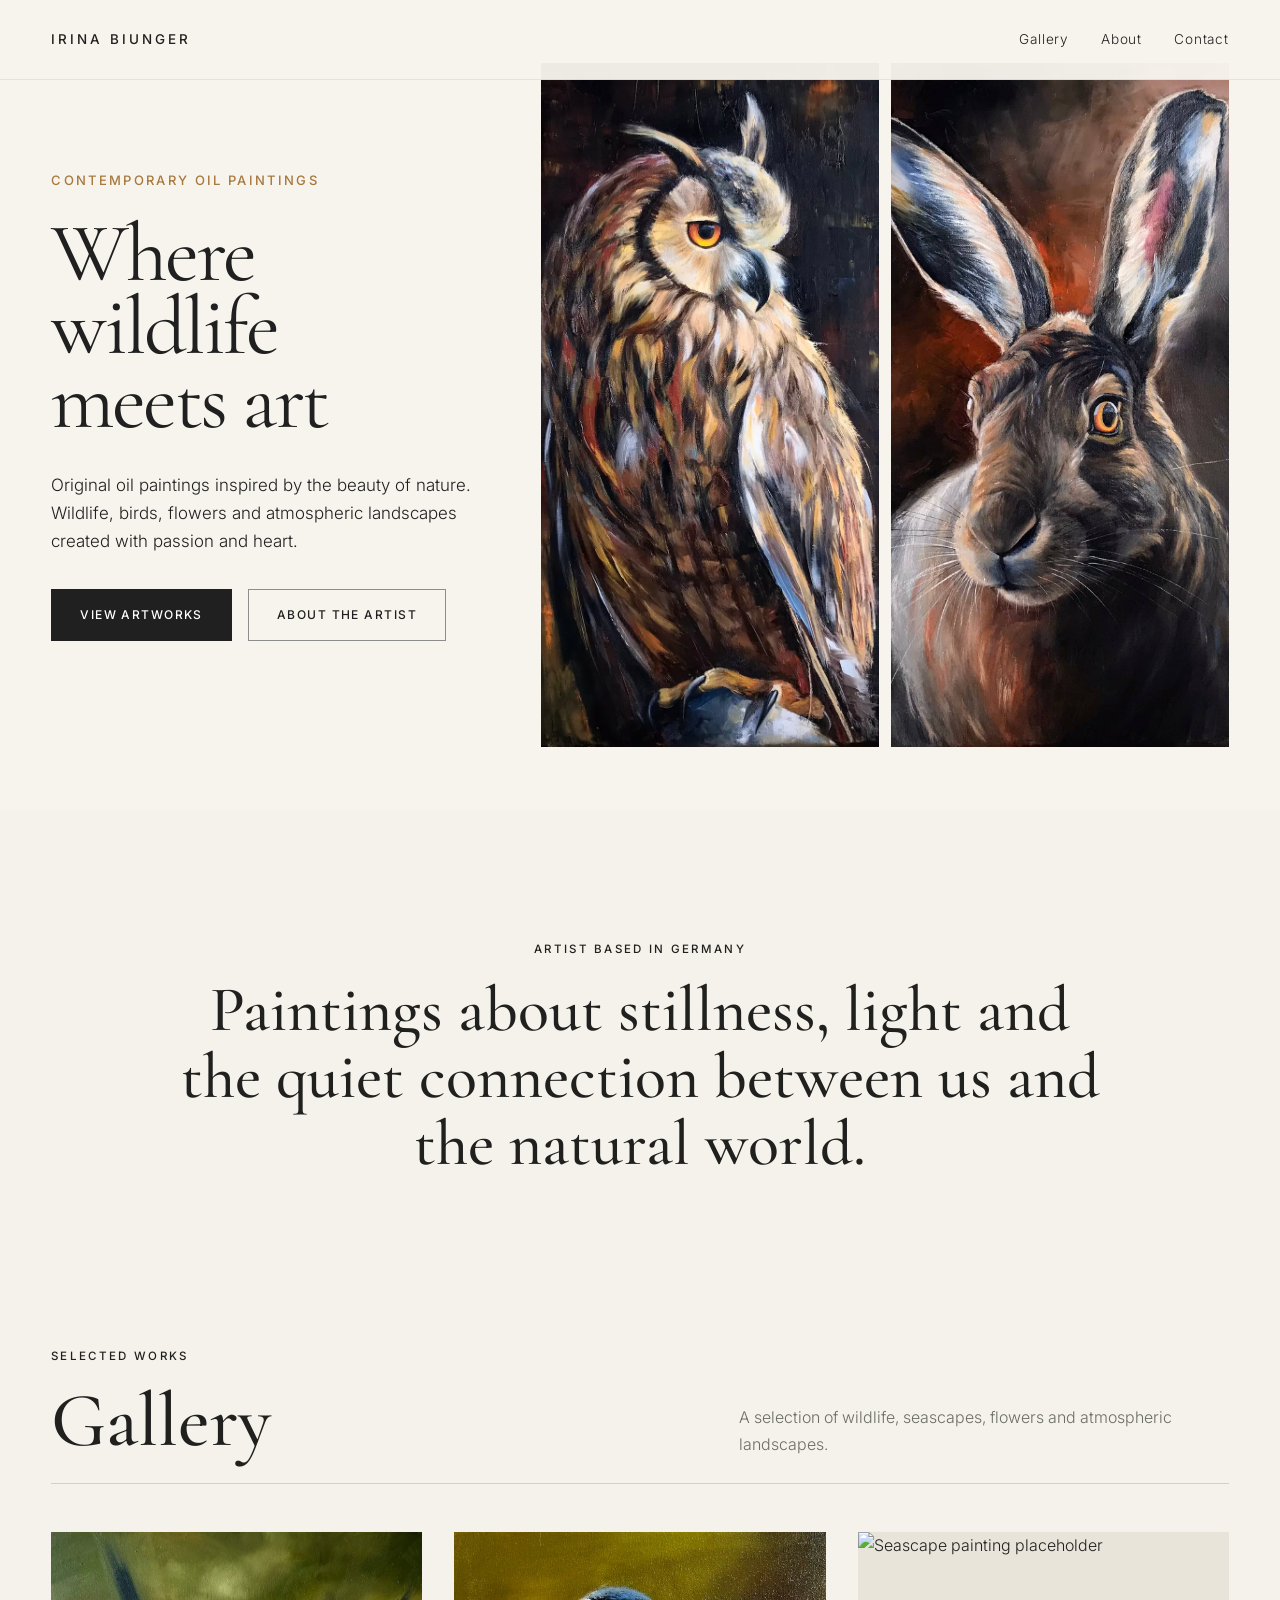
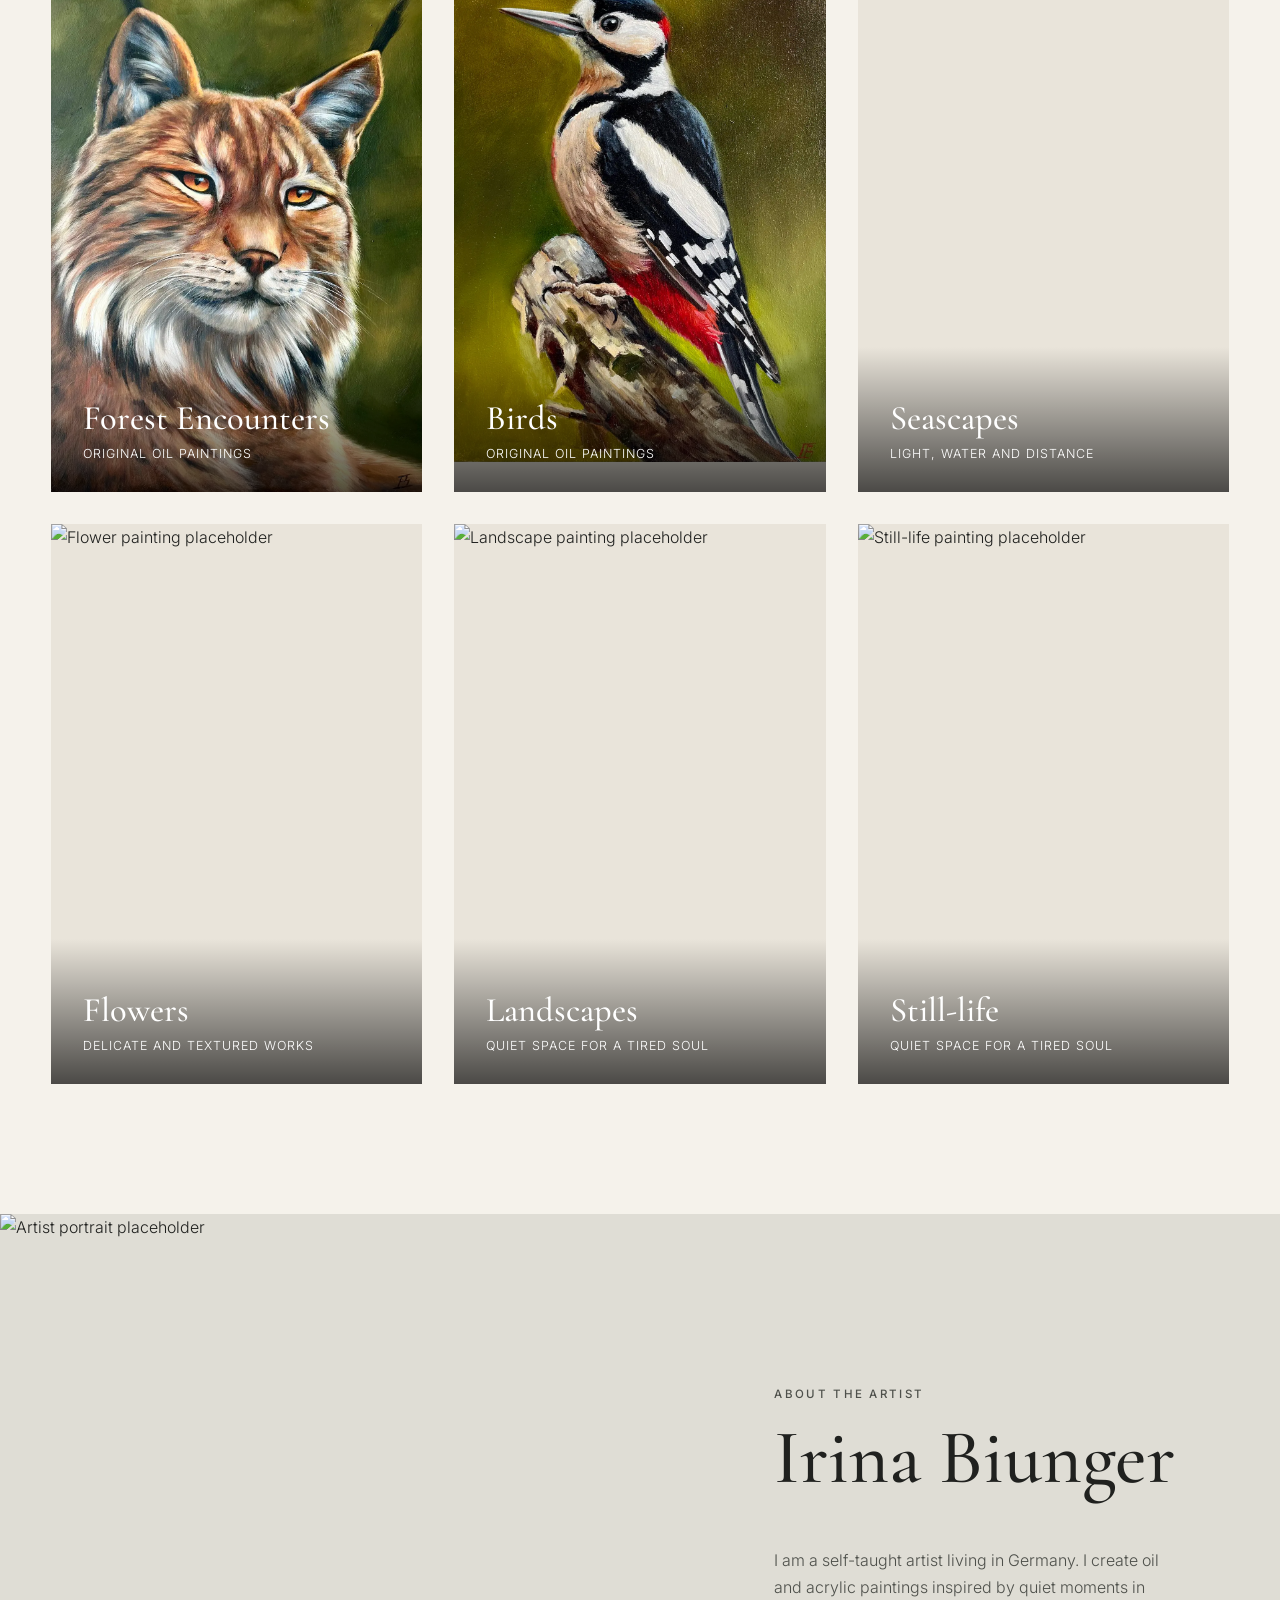
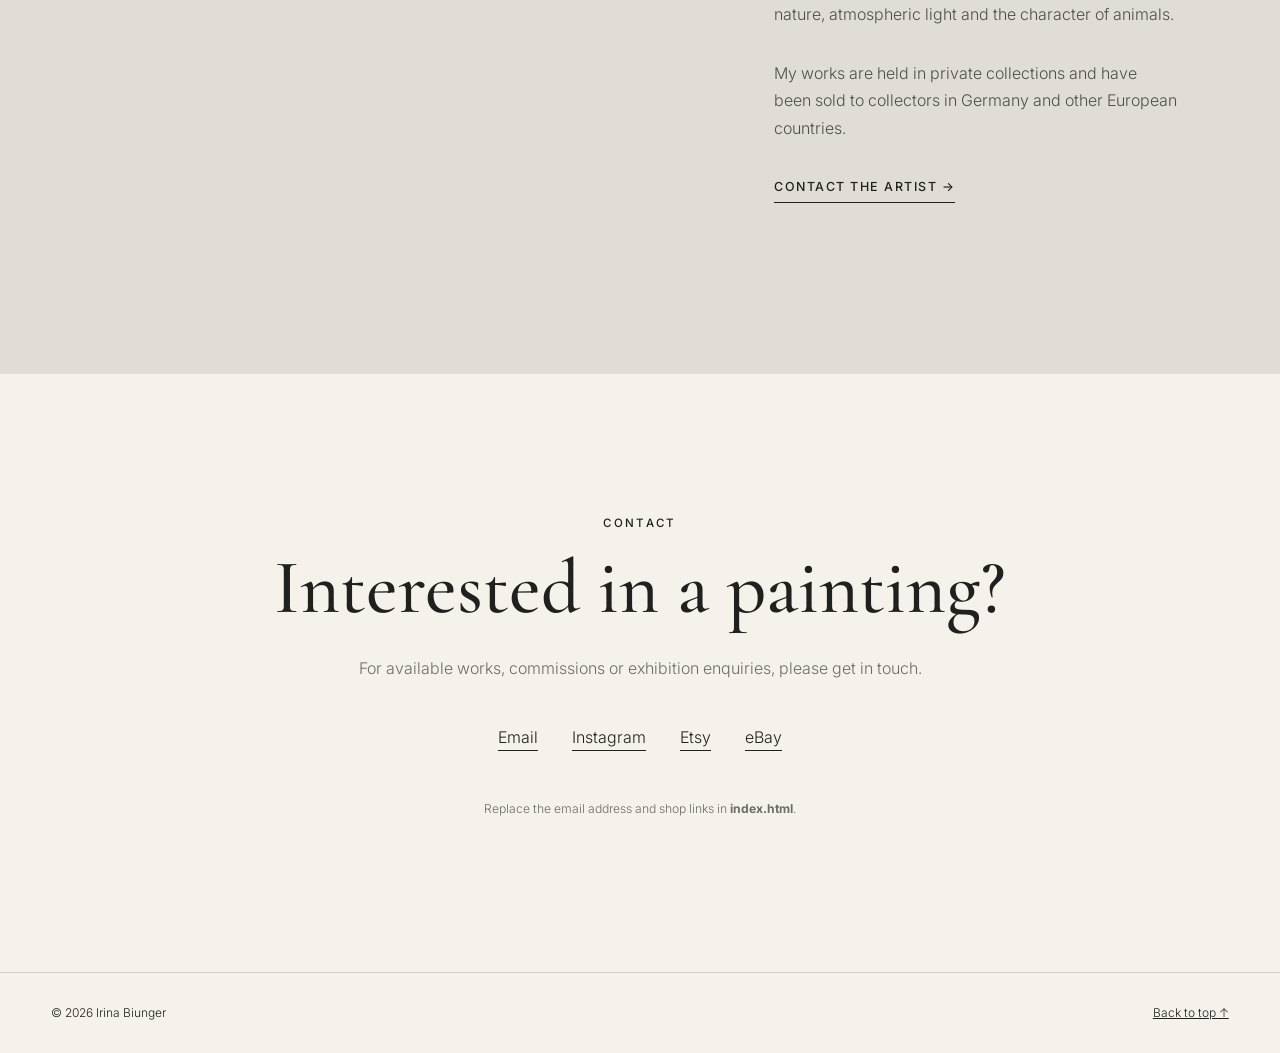
==== commit e8751e23: "birds section added" ====
--- a/index.html
+++ b/index.html
@@ -42,13 +42,13 @@
 
   <div class="hero-artworks">
     <img
-      src="images/hero/hare1.jpg"
-      alt="Original hare oil painting by Irina Biunger"
+      src="images/hero/bird-owl-2.webp"
+      alt="Original owl oil painting by Irina Biunger"
     >
 
     <img
-      src="images/hero/deer1.jpg"
-      alt="Original deer painting by Irina Biunger"
+      src="images/hero/hare1.jpg"
+      alt="Original hare oil painting by Irina Biunger"
     >
   </div>
 </section>
@@ -70,13 +70,23 @@
       </div>
 
       <div class="gallery-grid">
-        <article class="art-card art-card-large">
-          <img src="images/wildlife.svg" alt="Wildlife painting placeholder">
+        <article class="art-card">
+          <img src="images/forest_encounters/luchs.webp" alt="Wildlife painting placeholder">
           <div class="art-info">
-            <h3>Wildlife</h3>
+            <h3>Forest Encounters</h3>
             <p>Original oil paintings</p>
           </div>
         </article>
+
+        <a href="birds.html" class="card-link">
+        <article class="art-card">
+          <img src="images/birds/bird-woodpecker.webp" alt="Birds painting placeholder">
+          <div class="art-info">
+            <h3>Birds</h3>
+            <p>Original oil paintings</p>
+          </div>
+        </article>
+        </a>
 
         <article class="art-card">
           <img src="images/seascape.svg" alt="Seascape painting placeholder">
@@ -94,10 +104,18 @@
           </div>
         </article>
 
-        <article class="art-card art-card-wide">
+        <article class="art-card">
           <img src="images/landscape.svg" alt="Landscape painting placeholder">
           <div class="art-info">
             <h3>Landscapes</h3>
+            <p>Quiet space for a tired soul</p>
+          </div>
+        </article>
+
+        <article class="art-card">
+          <img src="images/landscape.svg" alt="Still-life painting placeholder">
+          <div class="art-info">
+            <h3>Still-life</h3>
             <p>Quiet space for a tired soul</p>
           </div>
         </article>
--- a/style.css
+++ b/style.css
@@ -158,8 +158,8 @@
 
 .gallery-grid {
   display: grid;
-  grid-template-columns: repeat(2, minmax(0, 1fr));
-  gap: 24px;
+  grid-template-columns: repeat(3, minmax(0, 1fr));
+  gap: 32px;
 }
 
 .art-card {
@@ -486,4 +486,113 @@
   .hero-artworks img {
     height: 500px;
   }
+}
+.site-header {
+    color: #202020;
+    background: rgba(247, 244, 238, 0.96);
+    border-bottom: 1px solid rgba(32, 32, 32, 0.08);
+}
+
+.site-header .logo,
+.site-header .nav a,
+.site-header .menu-button {
+    color: #202020;
+}
+
+.card-link {
+    text-decoration: none;
+    color: inherit;
+    display: block;
+}
+
+.collection-hero {
+  padding: 90px 4vw 60px;
+  background: #f7f4ee;
+  color: #202020;
+  text-align: center;
+}
+
+.collection-hero .eyebrow {
+  margin: 0 0 18px;
+  color: #a8783d;
+}
+
+.collection-hero h1 {
+  margin: 0;
+  font-family: "Cormorant Garamond", serif;
+  font-size: clamp(72px, 10vw, 150px);
+  font-weight: 400;
+  line-height: 0.9;
+}
+
+.collection-intro {
+  max-width: 620px;
+  margin: 28px auto 0;
+  font-size: 18px;
+  line-height: 1.65;
+}
+
+.collection-section {
+  padding: 10px 4vw 60px;
+  background: #f7f4ee;
+  color: #202020;
+}
+
+.collection-grid {
+  display: grid;
+  grid-template-columns: repeat(3, minmax(0, 1fr));
+  gap: 34px 24px;
+  max-width: 1500px;
+  margin: 0 auto;
+}
+
+.painting-card img {
+  display: block;
+  width: 100%;
+  aspect-ratio: 4 / 5;
+  object-fit: cover;
+  transition: transform 0.3s ease;
+}
+
+.painting-card:hover img {
+    transform: scale(1.03);
+}
+
+.painting-details {
+  padding-top: 14px;
+}
+
+.painting-details h2 {
+  margin: 0;
+  font-family: "Cormorant Garamond", serif;
+  font-size: 32px;
+  font-weight: 400;
+}
+
+.painting-details p {
+  margin: 5px 0 0;
+  color: #6f6b65;
+  font-size: 13px;
+  letter-spacing: 0.08em;
+  text-transform: uppercase;
+}
+
+@media (max-width: 900px) {
+  .collection-grid {
+    grid-template-columns: repeat(2, minmax(0, 1fr));
+  }
+}
+
+@media (max-width: 600px) {
+  .collection-hero {
+    padding: 140px 20px 70px;
+  }
+
+  .collection-section {
+    padding: 20px 20px 40px;
+  }
+
+  .collection-grid {
+    grid-template-columns: 1fr;
+  }
 }
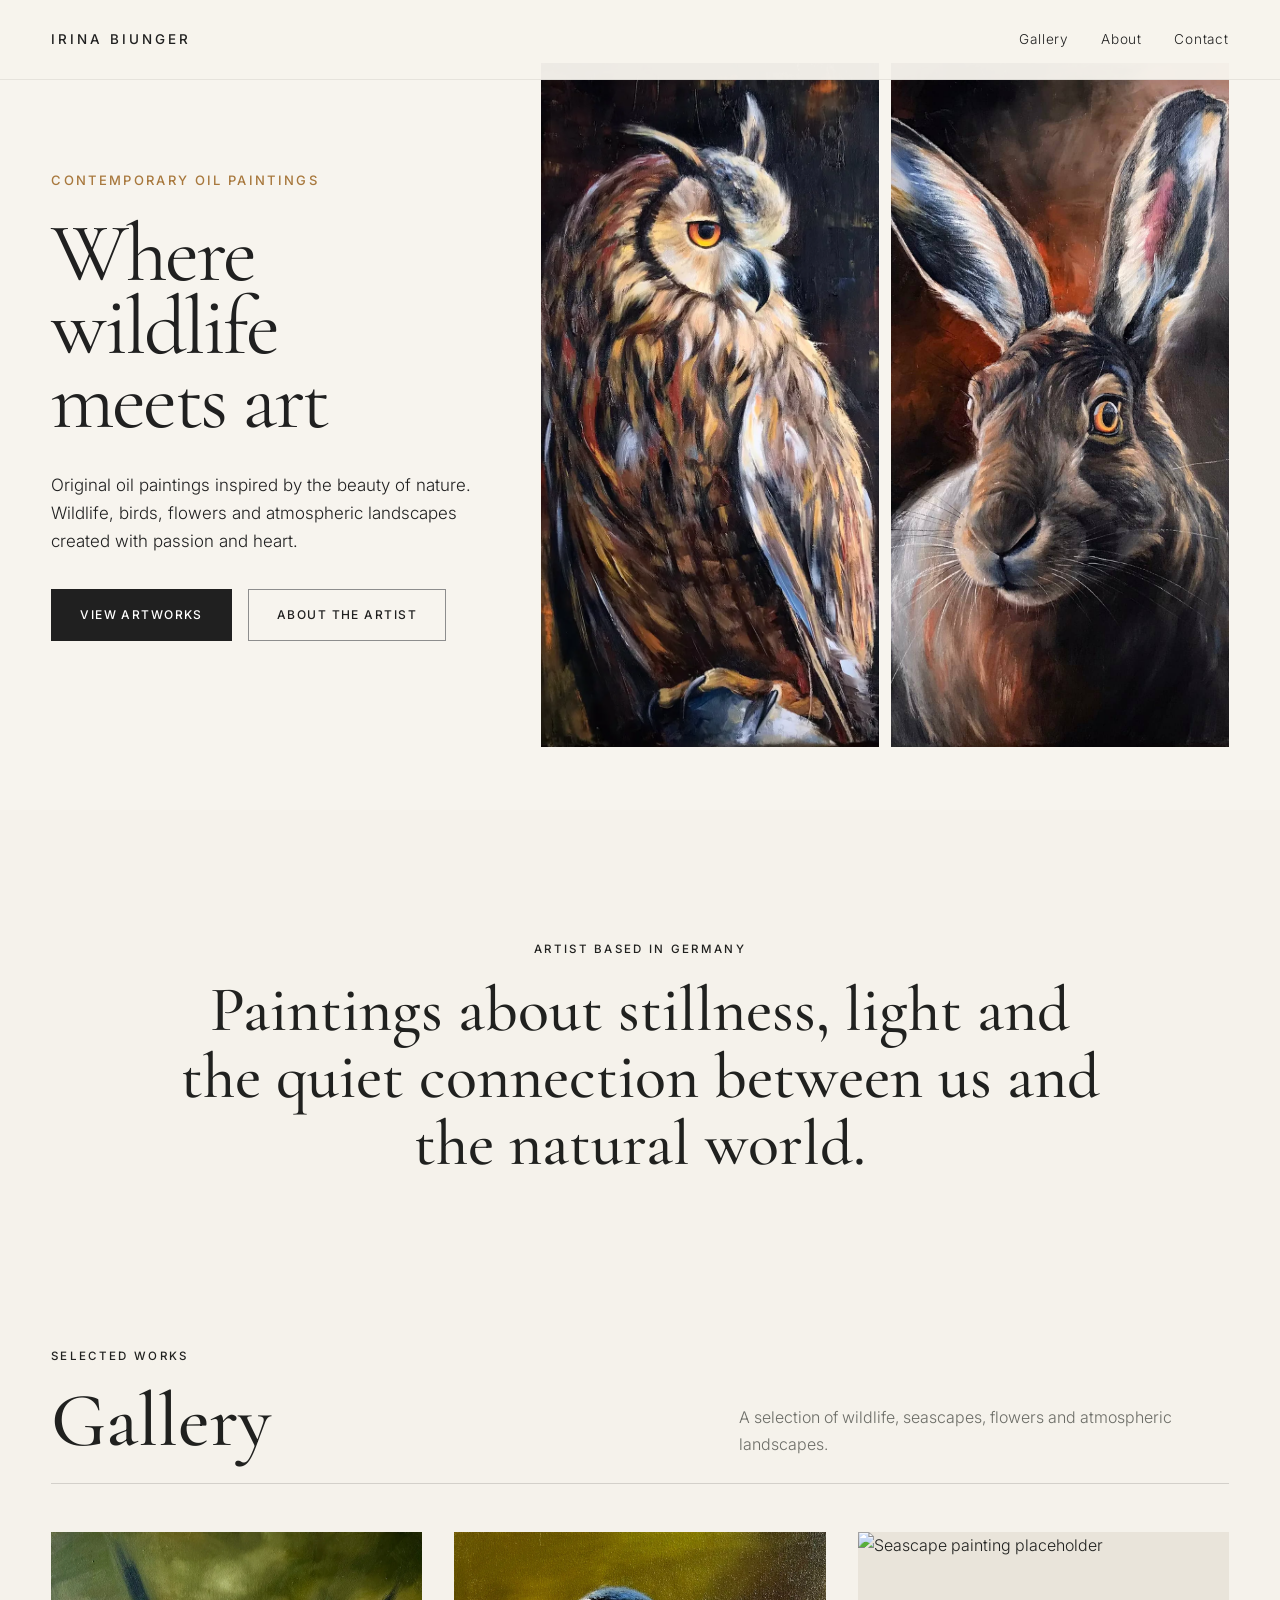
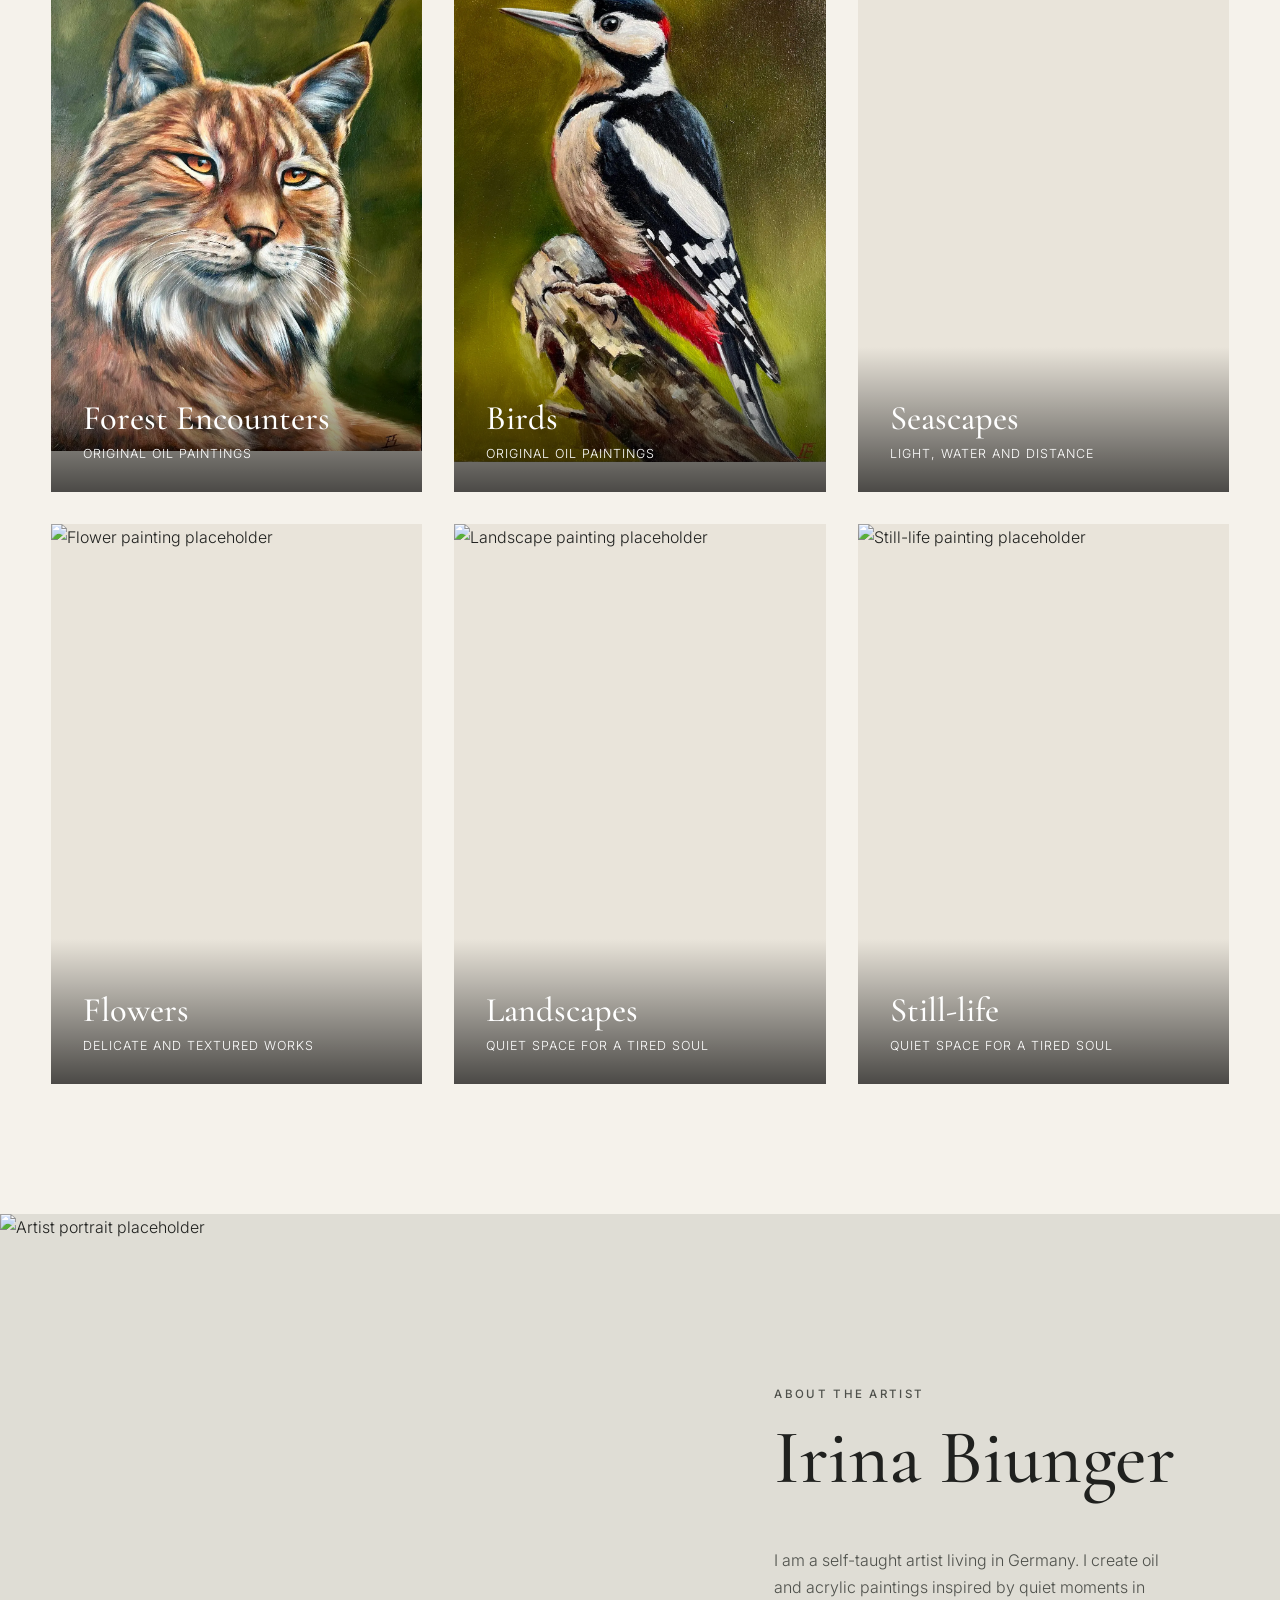
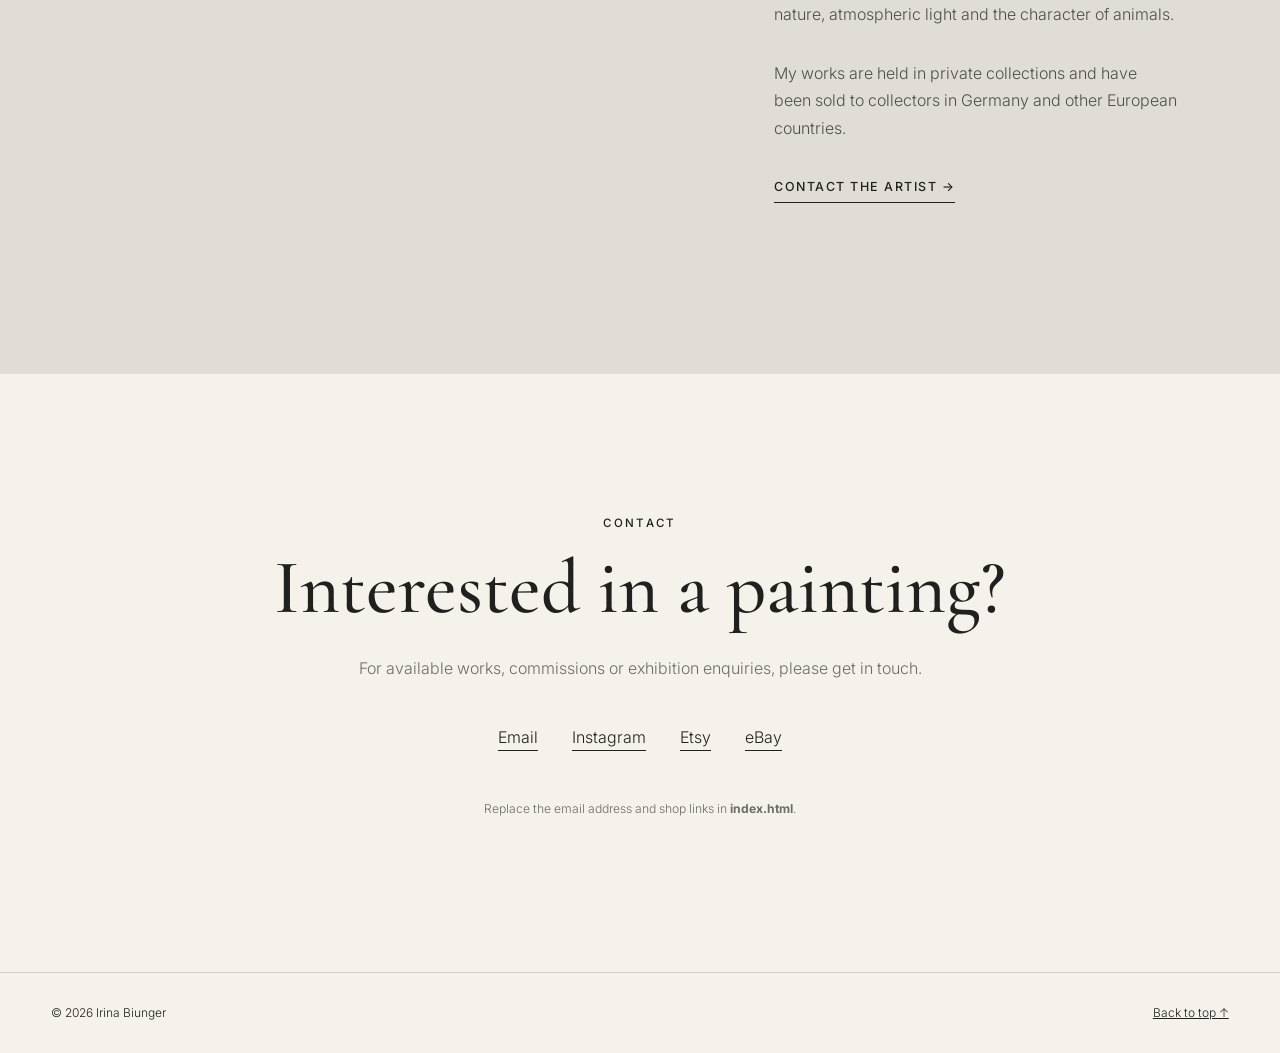
==== commit ee0f9d4d: "Animals added" ====
--- a/index.html
+++ b/index.html
@@ -70,13 +70,15 @@
       </div>
 
       <div class="gallery-grid">
+        <a href="animals.html" class="card-link">
         <article class="art-card">
-          <img src="images/forest_encounters/luchs.webp" alt="Wildlife painting placeholder">
+          <img src="images/forest_encounters/animals-lynx-1.webp" alt="Wildlife painting placeholder">
           <div class="art-info">
             <h3>Forest Encounters</h3>
             <p>Original oil paintings</p>
           </div>
         </article>
+        </a>
 
         <a href="birds.html" class="card-link">
         <article class="art-card">
--- a/style.css
+++ b/style.css
@@ -549,7 +549,7 @@
 .painting-card img {
   display: block;
   width: 100%;
-  aspect-ratio: 4 / 5;
+  aspect-ratio: 2 / 3;
   object-fit: cover;
   transition: transform 0.3s ease;
 }
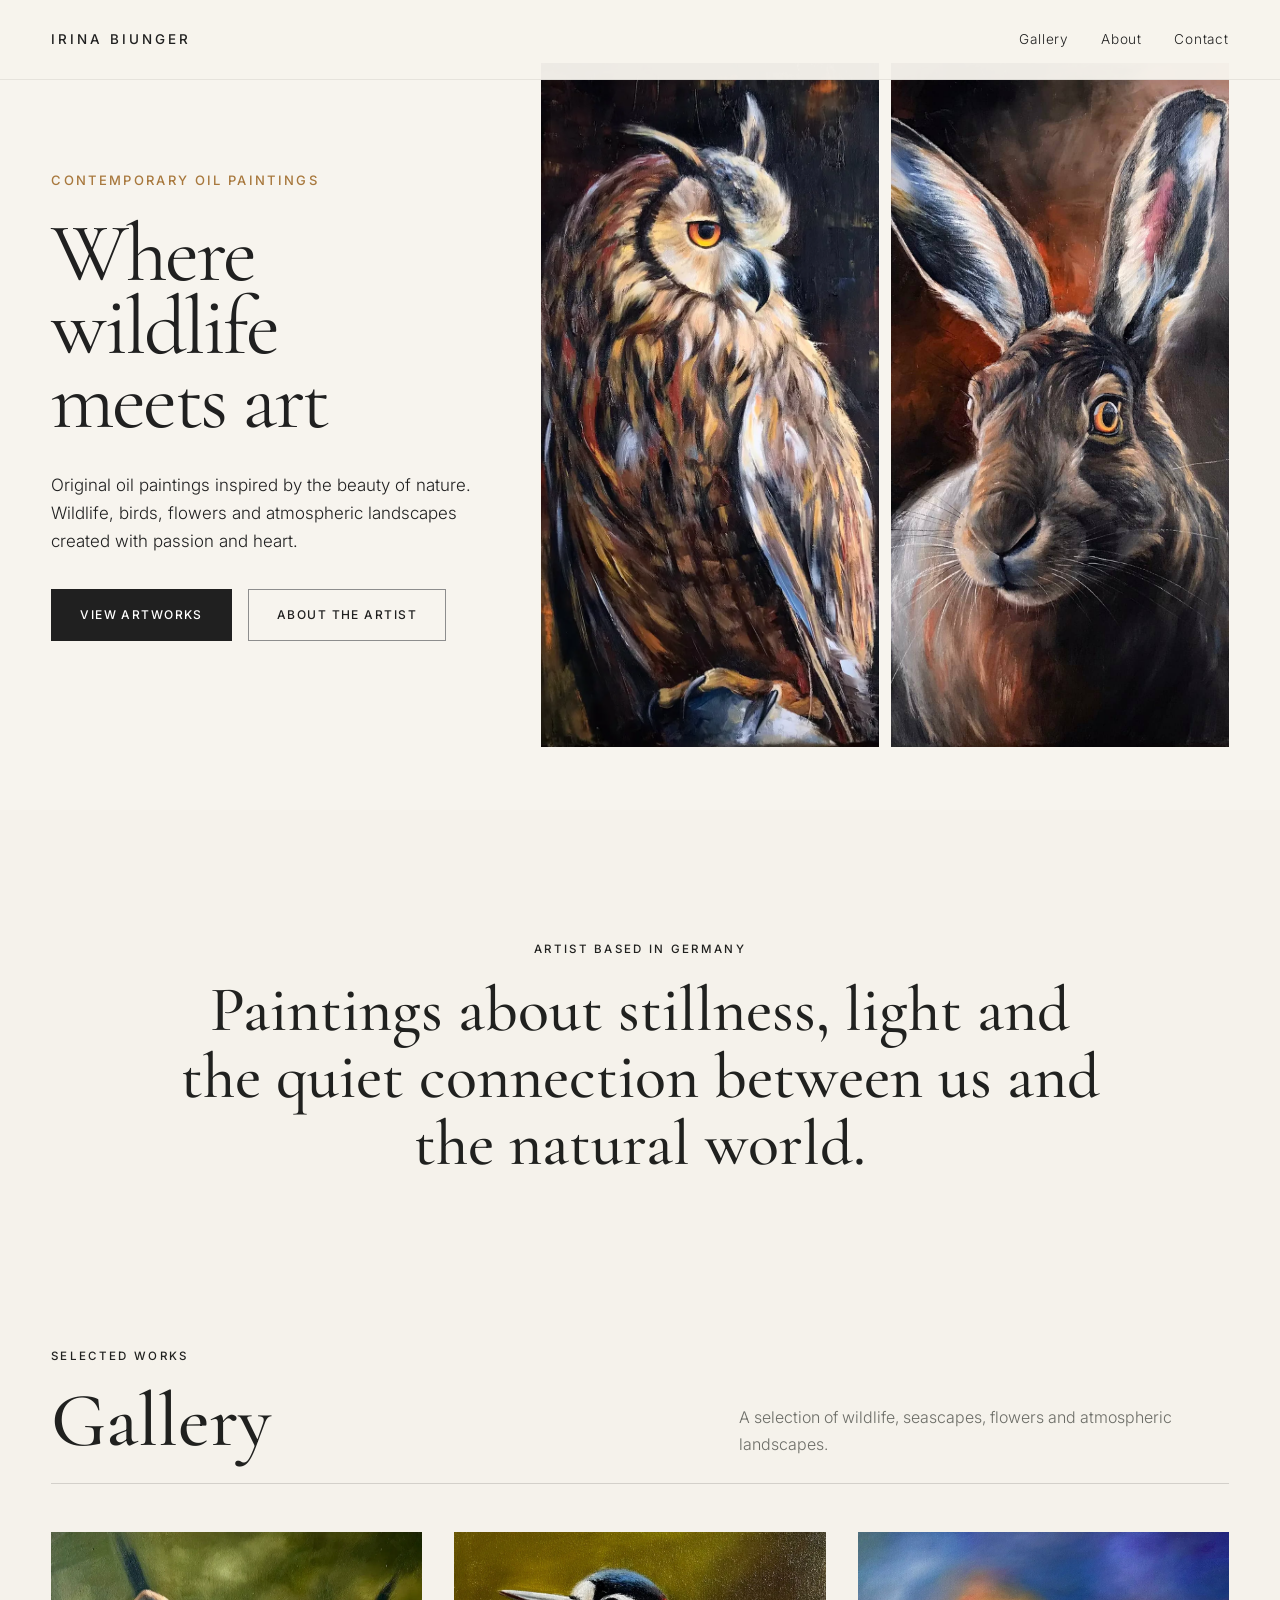
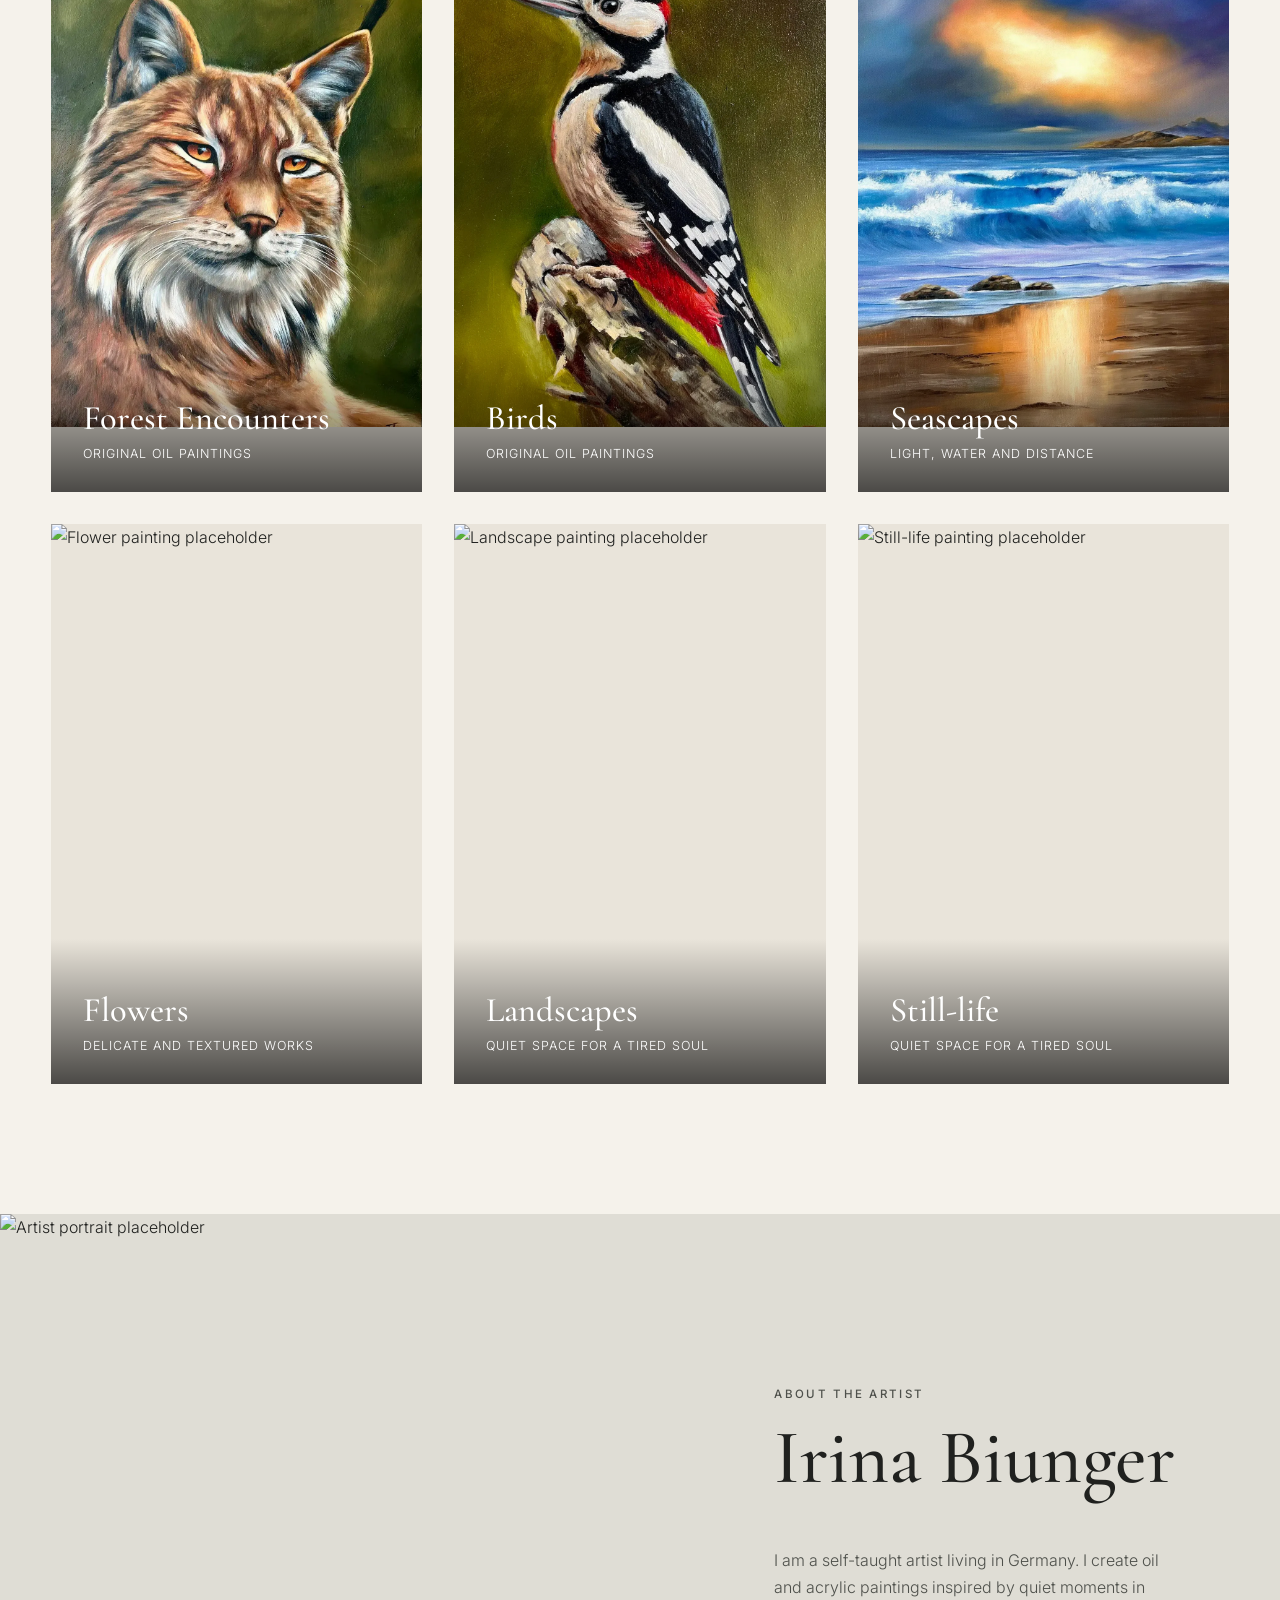
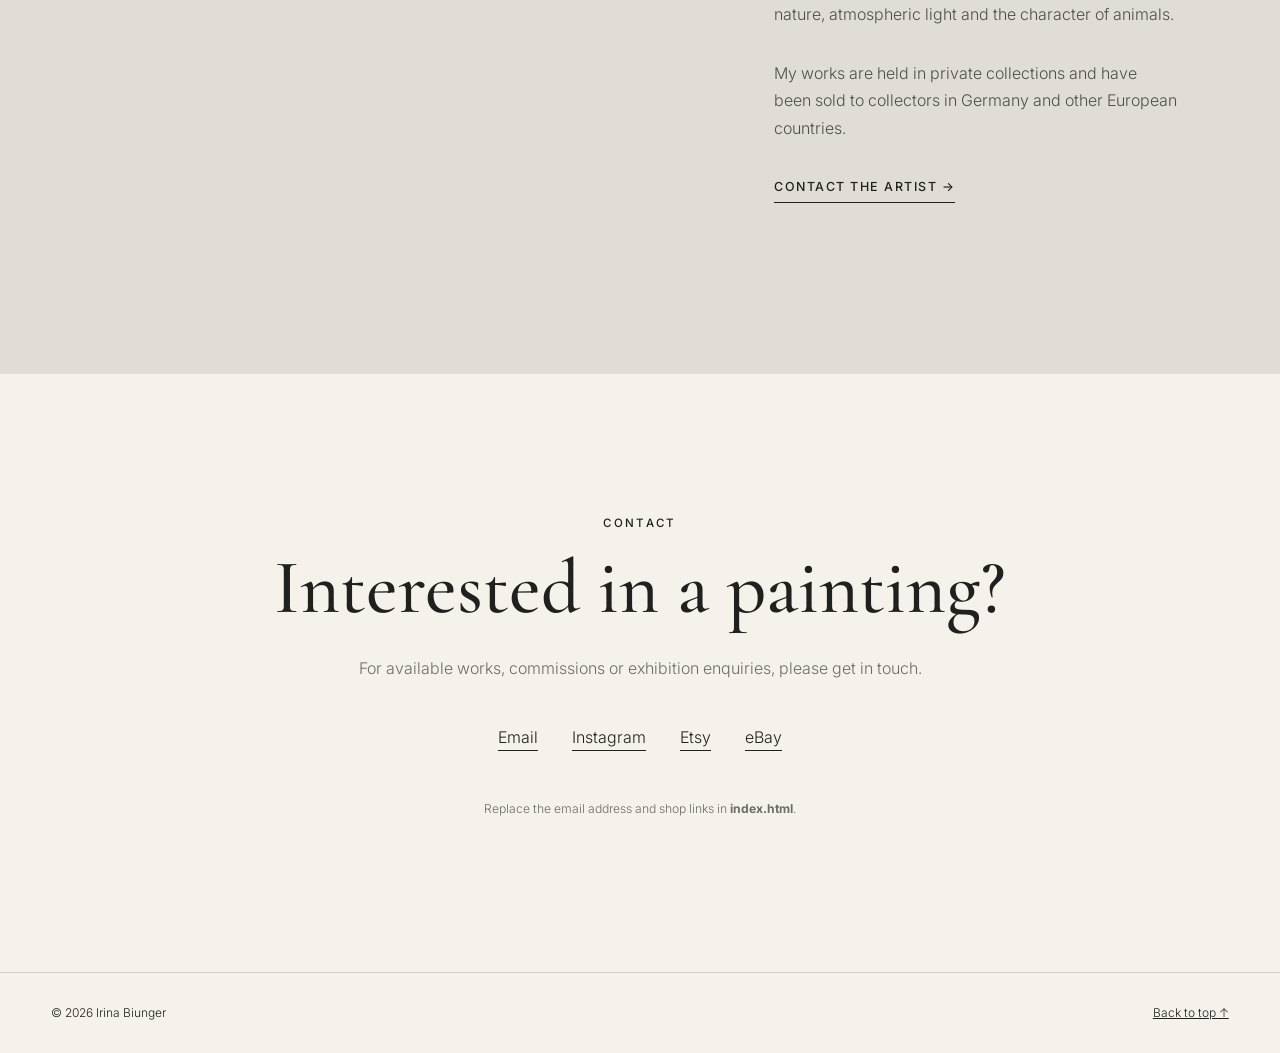
==== commit 92a0674a: "Seascapes html added" ====
--- a/index.html
+++ b/index.html
@@ -72,7 +72,7 @@
       <div class="gallery-grid">
         <a href="animals.html" class="card-link">
         <article class="art-card">
-          <img src="images/forest_encounters/animals-lynx-1.webp" alt="Wildlife painting placeholder">
+          <img src="images/index/animals-lynx-1_index.webp" alt="Wildlife painting placeholder">
           <div class="art-info">
             <h3>Forest Encounters</h3>
             <p>Original oil paintings</p>
@@ -82,7 +82,7 @@
 
         <a href="birds.html" class="card-link">
         <article class="art-card">
-          <img src="images/birds/bird-woodpecker.webp" alt="Birds painting placeholder">
+          <img src="images/index/bird-woodpecker.webp" alt="Birds painting placeholder">
           <div class="art-info">
             <h3>Birds</h3>
             <p>Original oil paintings</p>
@@ -90,13 +90,15 @@
         </article>
         </a>
 
+        <a href="seascapes.html" class="card-link">
         <article class="art-card">
-          <img src="images/seascape.svg" alt="Seascape painting placeholder">
+          <img src="images/index/landscape-ocean-waves.webp" alt="Seascape painting placeholder">
           <div class="art-info">
             <h3>Seascapes</h3>
             <p>Light, water and distance</p>
           </div>
         </article>
+        </a>
 
         <article class="art-card">
           <img src="images/flowers.svg" alt="Flower painting placeholder">
--- a/style.css
+++ b/style.css
@@ -549,8 +549,9 @@
 .painting-card img {
   display: block;
   width: 100%;
-  aspect-ratio: 2 / 3;
-  object-fit: cover;
+  height: auto;
+  object fit: fill;
+  background-color: #f3f0e9;
   transition: transform 0.3s ease;
 }
 
@@ -595,4 +596,25 @@
   .collection-grid {
     grid-template-columns: 1fr;
   }
+}
+
+.painting-meta {
+    display: flex;
+    justify-content: space-between;
+    align-items: center;
+}
+
+.status {
+    font-size: 12px;
+    text-transform: uppercase;
+    letter-spacing: 1px;
+}
+
+.sold {
+    color: #8a8783;
+}
+
+.available {
+    color: #8b6a2d;
+    font-weight: 600;
 }
